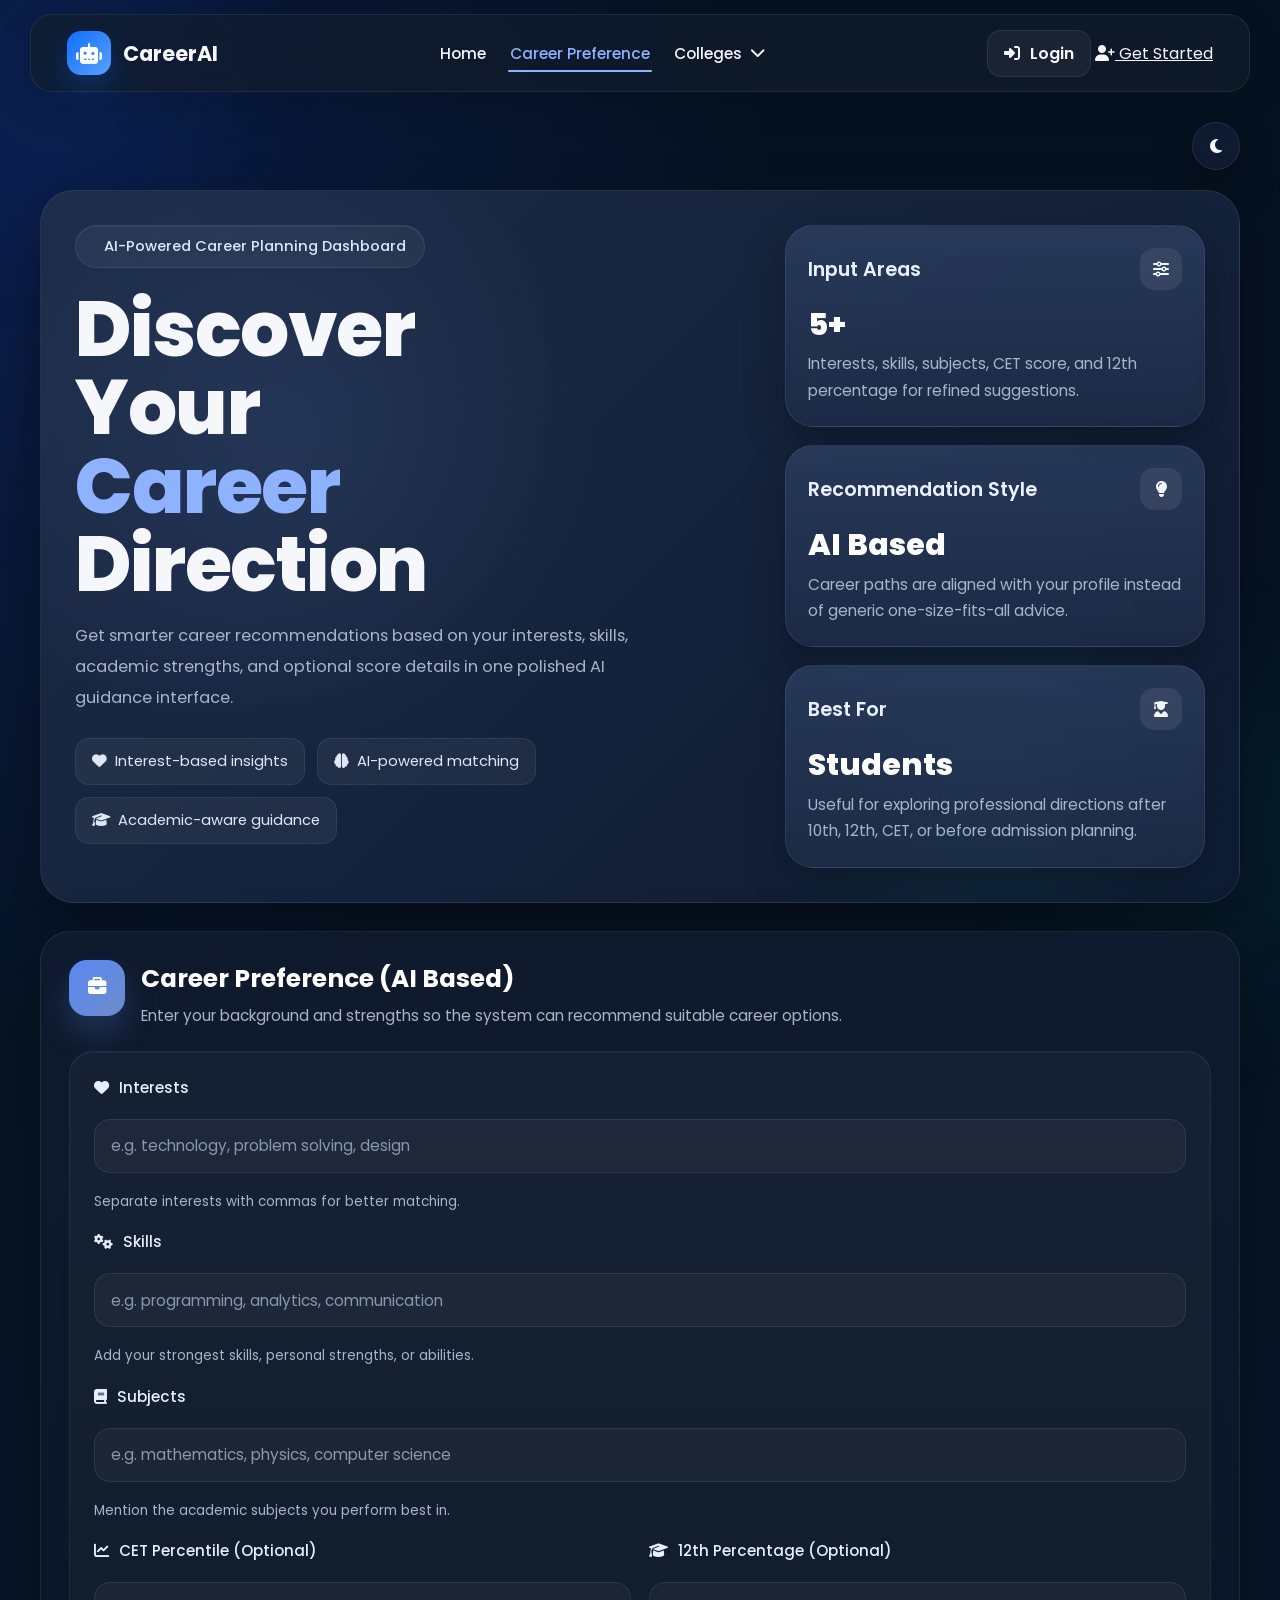
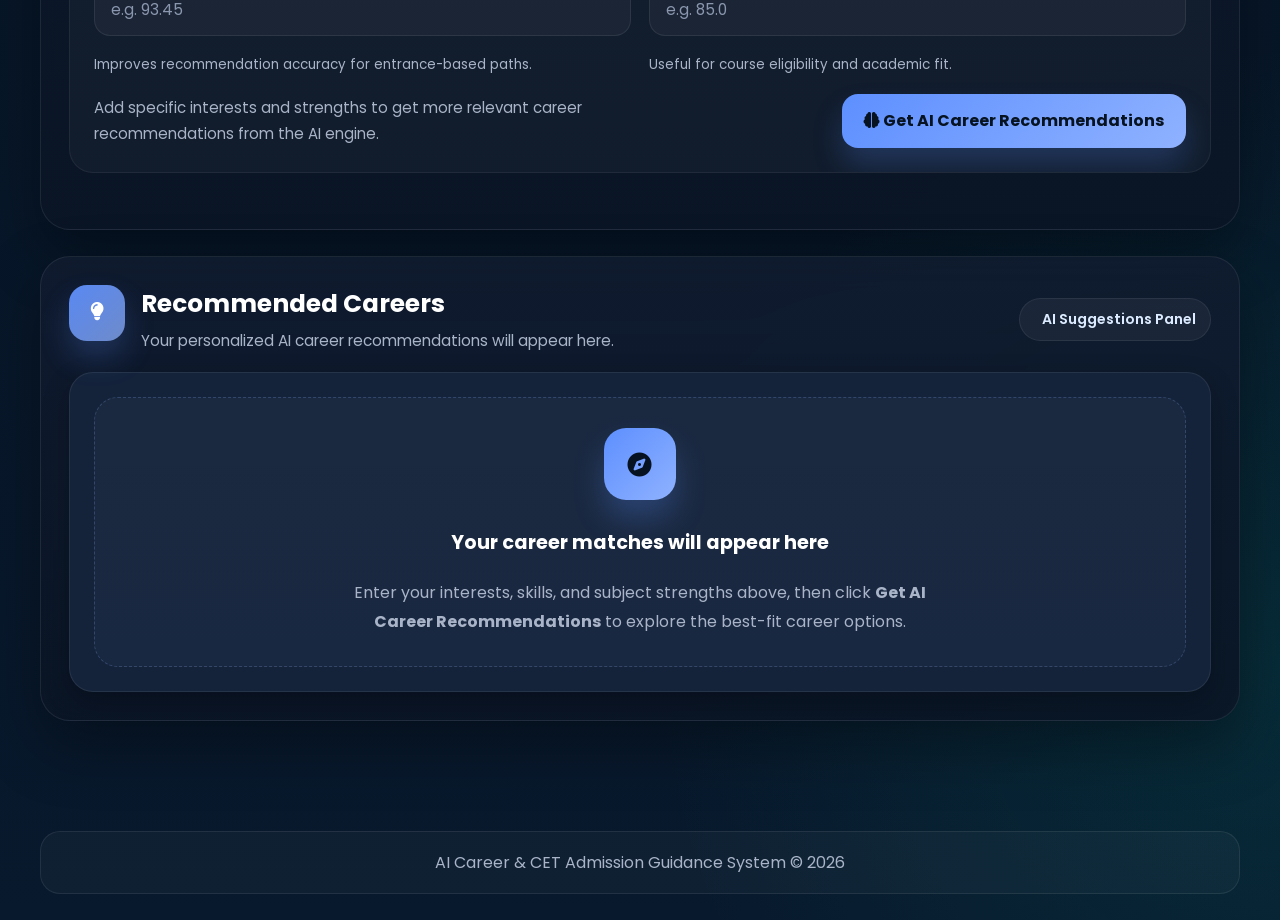
==== frontend/career_preference.html @ 9cf307df "Updated project" ====
<!DOCTYPE html>
<html lang="en" data-theme="dark">

<head>
    <meta charset="UTF-8" />
    <meta name="viewport" content="width=device-width, initial-scale=1.0" />
    <title>AI Career Preference | CareerAI</title>

    <link rel="stylesheet" href="dashboard-style.css" />
    <link rel="stylesheet" href="https://cdnjs.cloudflare.com/ajax/libs/font-awesome/6.4.0/css/all.min.css" />
    <link href="https://fonts.googleapis.com/css2?family=Poppins:wght@300;400;500;600;700;800&display=swap"
          rel="stylesheet" />

    <style>
        :root {
            --dark-bg: #06111f;
            --dark-bg-2: #08192d;
            --panel: rgba(20, 33, 57, 0.72);
            --panel-strong: rgba(28, 43, 73, 0.88);
            --panel-soft: rgba(255, 255, 255, 0.04);
            --border: rgba(255, 255, 255, 0.08);
            --text: #f5f7fb;
            --muted: #a9b4c8;
            --primary: #8fb2ff;
            --primary-2: #5d8fff;
            --success: #19d3a6;
            --warning: #f7b955;
            --shadow-lg: 0 24px 60px rgba(0, 0, 0, 0.35);
            --shadow-md: 0 16px 40px rgba(0, 0, 0, 0.28);
            --radius-xl: 30px;
            --radius-lg: 22px;
            --radius-md: 16px;
            --transition: all 0.35s cubic-bezier(0.22, 1, 0.36, 1);
        }

        body {
            font-family: 'Poppins', sans-serif;
            background:
                radial-gradient(circle at 0% 10%, rgba(35, 75, 255, 0.18), transparent 30%),
                radial-gradient(circle at 100% 90%, rgba(0, 184, 148, 0.12), transparent 24%),
                linear-gradient(180deg, var(--dark-bg) 0%, var(--dark-bg-2) 100%);
            color: var(--text);
            min-height: 100vh;
            overflow-x: hidden;
        }

        .container {
            width: min(1200px, calc(100% - 32px));
            margin: 0 auto;
        }

        .career-ai-page {
            padding: 22px 0 50px;
        }

        .top-actions {
            display: flex;
            justify-content: flex-end;
            margin: 12px 0 20px;
        }

        .theme-toggle {
            width: 48px;
            height: 48px;
            border-radius: 50%;
            border: 1px solid var(--border);
            background: var(--panel);
            color: var(--text);
            display: grid;
            place-items: center;
            backdrop-filter: blur(12px);
            box-shadow: var(--shadow-md);
        }

        .hero-career {
            position: relative;
            overflow: hidden;
            display: grid;
            grid-template-columns: 1.5fr 0.92fr;
            gap: 26px;
            padding: 34px;
            background: linear-gradient(135deg, rgba(31, 46, 74, 0.92), rgba(15, 27, 51, 0.92));
            border: 1px solid var(--border);
            border-radius: 34px;
            backdrop-filter: blur(18px);
            box-shadow: var(--shadow-lg);
            margin-bottom: 28px;
        }

        .hero-career::before {
            content: "";
            position: absolute;
            inset: 0;
            background:
                radial-gradient(circle at 20% 35%, rgba(143, 178, 255, 0.10), transparent 30%),
                radial-gradient(circle at 80% 85%, rgba(25, 211, 166, 0.08), transparent 22%);
            pointer-events: none;
        }

        .hero-left,
        .hero-right {
            position: relative;
            z-index: 1;
        }

        .hero-badge {
            display: inline-flex;
            align-items: center;
            gap: 10px;
            padding: 10px 18px;
            border-radius: 999px;
            border: 1px solid rgba(255, 255, 255, 0.08);
            background: rgba(255, 255, 255, 0.05);
            color: #dce6ff;
            font-size: 0.92rem;
            font-weight: 500;
            margin-bottom: 22px;
            box-shadow: inset 0 1px 0 rgba(255,255,255,0.05);
        }

        .hero-career h1 {
            font-size: clamp(2.5rem, 6vw, 5rem);
            line-height: 1.02;
            font-weight: 800;
            letter-spacing: -1.5px;
            margin-bottom: 18px;
            max-width: 8.2ch;
        }

        .hero-career h1 .accent {
            color: var(--primary);
        }

        .hero-career p {
            max-width: 60ch;
            color: var(--muted);
            font-size: 1.02rem;
            line-height: 1.9;
            margin-bottom: 24px;
        }

        .hero-tags {
            display: flex;
            flex-wrap: wrap;
            gap: 12px;
        }

        .hero-tag {
            display: inline-flex;
            align-items: center;
            gap: 8px;
            padding: 12px 16px;
            border-radius: 14px;
            background: rgba(255, 255, 255, 0.05);
            color: #dfe7f6;
            border: 1px solid rgba(255, 255, 255, 0.07);
            font-size: 0.92rem;
        }

        .hero-right {
            display: grid;
            gap: 18px;
        }

        .info-card {
            padding: 22px;
            border-radius: 28px;
            background: linear-gradient(180deg, rgba(47, 65, 100, 0.72), rgba(31, 45, 73, 0.72));
            border: 1px solid rgba(255, 255, 255, 0.08);
            backdrop-filter: blur(14px);
            box-shadow: var(--shadow-md);
            transition: var(--transition);
        }

        .info-card:hover {
            transform: translateY(-6px);
        }

        .info-head {
            display: flex;
            justify-content: space-between;
            align-items: center;
            margin-bottom: 18px;
        }

        .info-head h3 {
            font-size: 1.2rem;
            font-weight: 600;
            color: #eaf0ff;
            margin: 0;
        }

        .info-head i {
            width: 42px;
            height: 42px;
            display: grid;
            place-items: center;
            border-radius: 14px;
            background: rgba(255, 255, 255, 0.08);
            color: #f2f6ff;
        }

        .info-value {
            font-size: 1.9rem;
            font-weight: 800;
            line-height: 1.1;
            color: white;
            margin-bottom: 10px;
        }

        .info-text {
            color: var(--muted);
            font-size: 0.97rem;
            line-height: 1.7;
        }

        .glass-section {
            background: linear-gradient(180deg, rgba(17, 28, 48, 0.82), rgba(11, 21, 37, 0.88));
            border: 1px solid var(--border);
            border-radius: 30px;
            padding: 28px;
            box-shadow: var(--shadow-lg);
            backdrop-filter: blur(18px);
            margin-bottom: 26px;
        }

        .section-header {
            display: flex;
            align-items: flex-start;
            gap: 16px;
            margin-bottom: 22px;
        }

        .section-header > i {
            width: 56px;
            height: 56px;
            border-radius: 18px;
            display: grid;
            place-items: center;
            background: linear-gradient(135deg, rgba(93, 143, 255, 0.95), rgba(143, 178, 255, 0.75));
            color: white;
            box-shadow: 0 16px 30px rgba(93, 143, 255, 0.22);
            flex-shrink: 0;
        }

        .section-header h2 {
            color: white;
            font-size: 1.55rem;
            margin: 0 0 6px;
            font-weight: 700;
        }

        .section-header p {
            color: var(--muted);
            margin: 0;
            line-height: 1.7;
            font-size: 0.96rem;
        }

        .form-card {
            background: rgba(255, 255, 255, 0.03);
            border: 1px solid rgba(255, 255, 255, 0.06);
            border-radius: 24px;
            padding: 24px;
            box-shadow: inset 0 1px 0 rgba(255,255,255,0.03);
        }

        .form-grid {
            display: grid;
            grid-template-columns: repeat(2, minmax(0, 1fr));
            gap: 18px;
            margin-bottom: 18px;
        }

        .form-group {
            display: flex;
            flex-direction: column;
        }

        .form-group.full-width {
            grid-column: 1 / -1;
        }

        .form-group label {
            display: flex;
            align-items: center;
            gap: 10px;
            color: #e6edff;
            font-weight: 500;
            margin-bottom: 10px;
            font-size: 0.95rem;
        }

        .form-group input {
            width: 100%;
            min-height: 54px;
            border-radius: 16px;
            padding: 14px 16px;
            border: 1px solid rgba(255, 255, 255, 0.08);
            background: rgba(255, 255, 255, 0.045);
            color: white;
            outline: none;
            font-size: 0.96rem;
            transition: var(--transition);
        }

        .form-group input:focus {
            border-color: rgba(143, 178, 255, 0.6);
            box-shadow: 0 0 0 4px rgba(143, 178, 255, 0.12);
        }

        .form-group input::placeholder {
            color: #8b97af;
        }

        .help-text {
            margin-top: 8px;
            color: var(--muted);
            font-size: 0.84rem;
            line-height: 1.6;
        }

        .search-bottom {
            display: flex;
            justify-content: space-between;
            align-items: center;
            gap: 16px;
            flex-wrap: wrap;
            margin-top: 6px;
        }

        .search-note {
            color: var(--muted);
            font-size: 0.94rem;
            line-height: 1.7;
            max-width: 56ch;
        }

        .btn-primary {
            border: none;
            min-height: 54px;
            padding: 14px 22px;
            border-radius: 16px;
            background: linear-gradient(135deg, #5d8fff, #8fb2ff);
            color: #071321;
            font-weight: 700;
            box-shadow: 0 18px 30px rgba(93, 143, 255, 0.22);
            transition: var(--transition);
        }

        .btn-primary:hover {
            transform: translateY(-3px);
            box-shadow: 0 22px 36px rgba(93, 143, 255, 0.28);
        }

        .results-header-row {
            display: flex;
            justify-content: space-between;
            align-items: center;
            gap: 16px;
            flex-wrap: wrap;
            margin-bottom: 18px;
        }

        .results-chip {
            display: inline-flex;
            align-items: center;
            gap: 8px;
            padding: 10px 14px;
            border-radius: 999px;
            color: #dcebff;
            background: rgba(255, 255, 255, 0.05);
            border: 1px solid rgba(255, 255, 255, 0.07);
            font-size: 0.88rem;
            font-weight: 600;
        }

        .results-container {
            min-height: 280px;
        }

        .placeholder-message {
            min-height: 260px;
            border-radius: 24px;
            border: 1px dashed rgba(143, 178, 255, 0.22);
            background: linear-gradient(180deg, rgba(255, 255, 255, 0.03), rgba(143, 178, 255, 0.04));
            display: flex;
            flex-direction: column;
            align-items: center;
            justify-content: center;
            text-align: center;
            padding: 30px 20px;
        }

        .placeholder-message i {
            width: 72px;
            height: 72px;
            display: grid;
            place-items: center;
            border-radius: 22px;
            background: linear-gradient(135deg, #5d8fff, #8fb2ff);
            color: #071321;
            font-size: 1.5rem;
            margin-bottom: 16px;
            box-shadow: 0 18px 30px rgba(93, 143, 255, 0.25);
        }

        .placeholder-message h3 {
            color: white;
            font-size: 1.2rem;
            margin-bottom: 10px;
        }

        .placeholder-message p {
            max-width: 58ch;
            color: var(--muted);
            line-height: 1.8;
            margin: 0;
        }

        .footer {
            padding-bottom: 26px;
        }

        .footer .container {
            background: rgba(255, 255, 255, 0.03);
            border: 1px solid var(--border);
            border-radius: 20px;
            padding: 18px 20px;
            color: var(--muted);
            text-align: center;
        }

        .fade-up {
            opacity: 0;
            transform: translateY(28px);
            transition: opacity 0.8s ease, transform 0.8s ease;
        }

        .fade-up.active {
            opacity: 1;
            transform: translateY(0);
        }

        @media (max-width: 1100px) {
            .hero-career {
                grid-template-columns: 1fr;
            }
        }

        @media (max-width: 768px) {
            .career-ai-page {
                padding-top: 16px;
            }

            .container {
                width: min(1200px, calc(100% - 20px));
            }

            .hero-career,
            .glass-section {
                padding: 20px;
                border-radius: 24px;
            }

            .hero-career h1 {
                font-size: 2.6rem;
                max-width: 100%;
            }

            .form-grid {
                grid-template-columns: 1fr;
            }

            .search-bottom {
                flex-direction: column;
                align-items: stretch;
            }

            .btn-primary {
                width: 100%;
            }
        }

        @media (max-width: 480px) {
            .hero-career h1 {
                font-size: 2.15rem;
            }

            .hero-badge,
            .hero-tag,
            .results-chip {
                font-size: 0.84rem;
            }
        }
    </style>
</head>

<body>
<div id="navbar-container"></div>

<main class="container career-ai-page">
    <div class="top-actions">
        <button class="theme-toggle" aria-label="Dark mode">
            <i class="fas fa-moon"></i>
        </button>
    </div>

    <!-- Hero -->
    <section class="hero-career fade-up active">
        <div class="hero-left">
            <div class="hero-badge">
                <i class="fas fa-sparkles"></i>
                <span>AI-Powered Career Planning Dashboard</span>
            </div>

            <h1>
                Discover Your <span class="accent">Career</span>
                Direction
            </h1>

            <p>
                Get smarter career recommendations based on your interests, skills,
                academic strengths, and optional score details in one polished AI guidance interface.
            </p>

            <div class="hero-tags">
                <div class="hero-tag">
                    <i class="fas fa-heart"></i>
                    <span>Interest-based insights</span>
                </div>
                <div class="hero-tag">
                    <i class="fas fa-brain"></i>
                    <span>AI-powered matching</span>
                </div>
                <div class="hero-tag">
                    <i class="fas fa-graduation-cap"></i>
                    <span>Academic-aware guidance</span>
                </div>
            </div>
        </div>

        <div class="hero-right">
            <div class="info-card">
                <div class="info-head">
                    <h3>Input Areas</h3>
                    <i class="fas fa-sliders-h"></i>
                </div>
                <div class="info-value">5+</div>
                <div class="info-text">Interests, skills, subjects, CET score, and 12th percentage for refined suggestions.</div>
            </div>

            <div class="info-card">
                <div class="info-head">
                    <h3>Recommendation Style</h3>
                    <i class="fas fa-lightbulb"></i>
                </div>
                <div class="info-value">AI Based</div>
                <div class="info-text">Career paths are aligned with your profile instead of generic one-size-fits-all advice.</div>
            </div>

            <div class="info-card">
                <div class="info-head">
                    <h3>Best For</h3>
                    <i class="fas fa-user-graduate"></i>
                </div>
                <div class="info-value">Students</div>
                <div class="info-text">Useful for exploring professional directions after 10th, 12th, CET, or before admission planning.</div>
            </div>
        </div>
    </section>

    <!-- Form -->
    <section class="glass-section fade-up">
        <div class="section-header">
            <i class="fas fa-briefcase"></i>
            <div>
                <h2>Career Preference (AI Based)</h2>
                <p>Enter your background and strengths so the system can recommend suitable career options.</p>
            </div>
        </div>

        <div class="form-card">
            <div class="form-grid">
                <div class="form-group full-width">
                    <label for="interests">
                        <i class="fas fa-heart"></i> Interests
                    </label>
                    <input type="text" id="interests" placeholder="e.g. technology, problem solving, design">
                    <small class="help-text">Separate interests with commas for better matching.</small>
                </div>

                <div class="form-group full-width">
                    <label for="skills">
                        <i class="fas fa-cogs"></i> Skills
                    </label>
                    <input type="text" id="skills" placeholder="e.g. programming, analytics, communication">
                    <small class="help-text">Add your strongest skills, personal strengths, or abilities.</small>
                </div>

                <div class="form-group full-width">
                    <label for="subjects">
                        <i class="fas fa-book"></i> Subjects
                    </label>
                    <input type="text" id="subjects" placeholder="e.g. mathematics, physics, computer science">
                    <small class="help-text">Mention the academic subjects you perform best in.</small>
                </div>

                <div class="form-group">
                    <label for="cet">
                        <i class="fas fa-chart-line"></i> CET Percentile (Optional)
                    </label>
                    <input type="number" id="cet" step="0.01" placeholder="e.g. 93.45" min="0" max="100">
                    <small class="help-text">Improves recommendation accuracy for entrance-based paths.</small>
                </div>

                <div class="form-group">
                    <label for="twelfth">
                        <i class="fas fa-graduation-cap"></i> 12th Percentage (Optional)
                    </label>
                    <input type="number" id="twelfth" step="0.01" placeholder="e.g. 85.0" min="0" max="100">
                    <small class="help-text">Useful for course eligibility and academic fit.</small>
                </div>
            </div>

            <div class="search-bottom">
                <div class="search-note">
                    Add specific interests and strengths to get more relevant career recommendations from the AI engine.
                </div>

                <button class="btn-primary" onclick="getRecommendations()">
                    <i class="fas fa-brain"></i> Get AI Career Recommendations
                </button>
            </div>
        </div>
    </section>

    <!-- Results -->
    <section class="glass-section fade-up">
        <div class="results-header-row">
            <div class="section-header" style="margin-bottom:0;">
                <i class="fas fa-lightbulb"></i>
                <div>
                    <h2>Recommended Careers</h2>
                    <p>Your personalized AI career recommendations will appear here.</p>
                </div>
            </div>

            <div class="results-chip">
                <i class="fas fa-stars"></i>
                <span>AI Suggestions Panel</span>
            </div>
        </div>

        <div id="results" class="results-container">
            <div class="placeholder-message">
                <i class="fas fa-compass"></i>
                <h3>Your career matches will appear here</h3>
                <p>
                    Enter your interests, skills, and subject strengths above, then click
                    <strong>Get AI Career Recommendations</strong> to explore the best-fit career options.
                </p>
            </div>
        </div>
    </section>
</main>

<footer class="footer">
    <div class="container">
        <p>AI Career & CET Admission Guidance System &copy; 2026</p>
    </div>
</footer>

<script src="components/navbar.js"></script>
<script src="script.js"></script>

<script>
    document.addEventListener("DOMContentLoaded", function () {
        const revealEls = document.querySelectorAll(".fade-up");

        const observer = new IntersectionObserver((entries) => {
            entries.forEach((entry) => {
                if (entry.isIntersecting) {
                    entry.target.classList.add("active");
                }
            });
        }, { threshold: 0.12 });

        revealEls.forEach((el) => observer.observe(el));
    });
</script>
</body>

</html>
---- frontend/dashboard-style.css ----
:root {
    --bg: #f3f7fb;
    --bg-soft: #edf3f8;
    --surface: rgba(255, 255, 255, 0.82);
    --surface-strong: #ffffff;
    --surface-alt: #f8fbff;
    --text: #182335;
    --text-muted: #617089;
    --text-soft: #8a97ad;
    --border: rgba(24, 35, 53, 0.08);
    --primary: #0f6fff;
    --primary-dark: #0c57ca;
    --secondary: #16a085;
    --accent: #8e44ad;
    --danger: #ff7675;
    --warning: #ffb142;
    --success: #2ecc71;
    --info: #3498db;
    --shadow-sm: 0 10px 28px rgba(17, 24, 39, 0.08);
    --shadow-md: 0 18px 45px rgba(17, 24, 39, 0.12);
    --shadow-lg: 0 26px 70px rgba(17, 24, 39, 0.16);
    --radius-sm: 12px;
    --radius-md: 18px;
    --radius-lg: 28px;
    --gradient-main: linear-gradient(135deg, #1769ff, #5b8cff);
    --gradient-green: linear-gradient(135deg, #16a085, #1dd1a1);
    --gradient-purple: linear-gradient(135deg, #8e44ad, #b06bd1);
    --gradient-orange: linear-gradient(135deg, #ffb142, #ffcc70);
    --container: 1220px;
    --transition: all 0.35s cubic-bezier(0.22, 1, 0.36, 1);
}

[data-theme="dark"] {
    --bg: #09111f;
    --bg-soft: #0e1728;
    --surface: rgba(19, 31, 51, 0.82);
    --surface-strong: #14233a;
    --surface-alt: #182a45;
    --text: #edf4ff;
    --text-muted: #a5b6d1;
    --text-soft: #7f93b3;
    --border: rgba(255, 255, 255, 0.08);
    --primary: #5d98ff;
    --primary-dark: #3d7fff;
    --secondary: #21c7a8;
    --accent: #b785ff;
    --danger: #ff8c8c;
    --warning: #ffc266;
    --success: #4cd97b;
    --info: #57b6ff;
    --shadow-sm: 0 10px 28px rgba(0, 0, 0, 0.24);
    --shadow-md: 0 18px 45px rgba(0, 0, 0, 0.34);
    --shadow-lg: 0 26px 70px rgba(0, 0, 0, 0.42);
    --gradient-main: linear-gradient(135deg, #5d98ff, #8ab4ff);
    --gradient-green: linear-gradient(135deg, #21c7a8, #4fe0bc);
    --gradient-purple: linear-gradient(135deg, #9b6dff, #c09cff);
    --gradient-orange: linear-gradient(135deg, #ffb84d, #ffd27d);
}

* {
    margin: 0;
    padding: 0;
    box-sizing: border-box;
}

html {
    scroll-behavior: smooth;
}

body {
    font-family: 'Poppins', sans-serif;
    color: var(--text);
    background:
        radial-gradient(circle at top left, rgba(15, 111, 255, 0.12), transparent 30%),
        radial-gradient(circle at top right, rgba(22, 160, 133, 0.10), transparent 26%),
        linear-gradient(180deg, var(--bg) 0%, var(--bg-soft) 100%);
    min-height: 100vh;
    overflow-x: hidden;
}

body::before,
body::after {
    content: "";
    position: fixed;
    width: 320px;
    height: 320px;
    border-radius: 50%;
    filter: blur(70px);
    opacity: 0.35;
    z-index: -1;
    pointer-events: none;
}

body::before {
    top: -90px;
    left: -100px;
    background: rgba(15, 111, 255, 0.22);
}

body::after {
    right: -100px;
    bottom: -90px;
    background: rgba(22, 160, 133, 0.18);
}

img,
svg,
video,
canvas {
    max-width: 100%;
    display: block;
}

a {
    color: inherit;
}

button,
input,
select {
    font: inherit;
}

.container {
    width: min(var(--container), calc(100% - 32px));
    margin: 0 auto;
}

main.container {
    padding: 18px 0 60px;
}

#navbar-container {
    position: sticky;
    top: 0;
    z-index: 1000;
    padding-top: 14px;
}

/* Navbar support */
.premium-navbar {
    width: min(1220px, calc(100% - 32px));
    margin: 0 auto;
    background: rgba(255, 255, 255, 0.12);
    border: 1px solid rgba(255, 255, 255, 0.14);
    backdrop-filter: blur(16px);
    -webkit-backdrop-filter: blur(16px);
    border-radius: 22px;
    box-shadow: 0 14px 40px rgba(0, 0, 0, 0.10);
}

[data-theme="dark"] .premium-navbar {
    background: rgba(17, 28, 45, 0.72);
    border-color: rgba(255, 255, 255, 0.08);
}

.nav-flex {
    min-height: 76px;
    display: flex;
    align-items: center;
    justify-content: space-between;
    gap: 18px;
    padding: 0 20px;
}

.logo-text {
    display: inline-flex;
    align-items: center;
    gap: 12px;
    text-decoration: none;
    color: var(--text);
    font-size: 1.3rem;
    font-weight: 700;
    flex-shrink: 0;
}

.logo-badge {
    width: 44px;
    height: 44px;
    border-radius: 14px;
    display: grid;
    place-items: center;
    color: #fff;
    background: linear-gradient(135deg, #0f6fff, #5aa0ff);
    box-shadow: 0 12px 26px rgba(15, 111, 255, 0.24);
}

.nav-links {
    display: flex;
    align-items: center;
    justify-content: center;
    gap: 20px;
    flex: 1;
}

.nav-item,
.nav-links a,
.dropbtn {
    position: relative;
    text-decoration: none;
    color: var(--text);
    font-size: 0.96rem;
    font-weight: 500;
    background: transparent;
    border: none;
    cursor: pointer;
    padding: 10px 2px;
    transition: all 0.3s ease;
}

.nav-item::after,
.nav-links a::after,
.dropbtn::after {
    content: "";
    position: absolute;
    left: 0;
    bottom: 3px;
    width: 0;
    height: 2px;
    border-radius: 999px;
    background: var(--primary);
    transition: all 0.3s ease;
}

.nav-item:hover,
.nav-links a:hover,
.dropbtn:hover,
.nav-item.active,
.nav-links a.active,
.dropbtn.active {
    color: var(--primary);
}

.nav-item:hover::after,
.nav-links a:hover::after,
.dropbtn:hover::after,
.nav-item.active::after,
.nav-links a.active::after,
.dropbtn.active::after {
    width: 100%;
}

.nav-auth {
    flex-shrink: 0;
}

.btn-login {
    display: inline-flex;
    align-items: center;
    gap: 10px;
    text-decoration: none;
    color: var(--text);
    border: 1px solid var(--border);
    background: rgba(255, 255, 255, 0.10);
    padding: 10px 16px;
    border-radius: 14px;
    font-weight: 600;
    transition: all 0.3s ease;
}

[data-theme="dark"] .btn-login {
    background: rgba(255, 255, 255, 0.05);
}

.btn-login:hover {
    transform: translateY(-2px);
    color: var(--primary);
    box-shadow: 0 10px 24px rgba(0, 0, 0, 0.08);
}

.dropdown {
    position: relative;
}

.dropbtn {
    display: inline-flex;
    align-items: center;
    gap: 8px;
}

.dropdown-content {
    position: absolute;
    top: calc(100% + 12px);
    left: 0;
    min-width: 260px;
    display: grid;
    gap: 6px;
    padding: 10px;
    background: var(--surface-strong);
    border: 1px solid var(--border);
    border-radius: 18px;
    box-shadow: 0 18px 36px rgba(0, 0, 0, 0.12);
    opacity: 0;
    visibility: hidden;
    transform: translateY(10px);
    transition: all 0.3s ease;
    z-index: 20;
}

.dropdown.open .dropdown-content {
    opacity: 1;
    visibility: visible;
    transform: translateY(0);
}

.dropdown-content a {
    text-decoration: none;
    color: var(--text);
    padding: 12px 14px;
    border-radius: 12px;
    transition: all 0.3s ease;
}

.dropdown-content a:hover,
.dropdown-content a.active {
    background: rgba(15, 111, 255, 0.08);
    color: var(--primary);
}

.mobile-menu-btn {
    display: none;
    width: 46px;
    height: 46px;
    border: 1px solid var(--border);
    border-radius: 14px;
    background: rgba(255, 255, 255, 0.10);
    color: var(--text);
    cursor: pointer;
    transition: all 0.3s ease;
}

[data-theme="dark"] .mobile-menu-btn {
    background: rgba(255, 255, 255, 0.05);
}

.mobile-menu-btn:hover {
    transform: translateY(-2px);
}

/* Main search section */
.section {
    margin-top: 24px;
    padding: 28px;
    border-radius: 30px;
    background: var(--surface);
    border: 1px solid var(--border);
    box-shadow: var(--shadow-sm);
    backdrop-filter: blur(18px);
    transition: var(--transition);
}

.section:hover {
    box-shadow: var(--shadow-md);
}

.cet-section {
    position: relative;
    overflow: hidden;
}

.cet-section::before {
    content: "";
    position: absolute;
    top: -120px;
    right: -80px;
    width: 260px;
    height: 260px;
    background: rgba(15, 111, 255, 0.08);
    border-radius: 50%;
    filter: blur(30px);
    pointer-events: none;
}

.section-header {
    display: flex;
    align-items: center;
    gap: 16px;
    margin-bottom: 22px;
    flex-wrap: wrap;
}

.section-header i {
    width: 56px;
    height: 56px;
    border-radius: 18px;
    display: grid;
    place-items: center;
    color: #fff;
    background: var(--gradient-main);
    box-shadow: 0 14px 32px rgba(15, 111, 255, 0.22);
    font-size: 1.15rem;
    flex-shrink: 0;
}

.section-header h2 {
    font-size: 1.6rem;
    font-weight: 700;
    color: var(--text);
}

.results-header {
    margin-top: 6px;
}

/* Form */
.form-card {
    position: relative;
    overflow: hidden;
    padding: 24px;
    margin-bottom: 28px;
    background: var(--surface-strong);
    border: 1px solid var(--border);
    border-radius: 24px;
    box-shadow: var(--shadow-sm);
}

.form-row {
    display: grid;
    grid-template-columns: repeat(2, minmax(0, 1fr));
    gap: 18px;
    margin-bottom: 18px;
}

.form-group {
    display: flex;
    flex-direction: column;
    gap: 10px;
}

.form-group label {
    display: inline-flex;
    align-items: center;
    gap: 8px;
    font-size: 0.95rem;
    font-weight: 700;
    color: var(--text);
}

.form-group input,
.form-group select {
    width: 100%;
    min-height: 54px;
    padding: 0 16px;
    border-radius: 16px;
    border: 1px solid var(--border);
    background: rgba(255, 255, 255, 0.7);
    color: var(--text);
    outline: none;
    transition: var(--transition);
}

[data-theme="dark"] .form-group input,
[data-theme="dark"] .form-group select {
    background: rgba(255, 255, 255, 0.04);
}

.form-group input::placeholder {
    color: var(--text-muted);
}

.form-group input:focus,
.form-group select:focus {
    border-color: rgba(15, 111, 255, 0.35);
    box-shadow: 0 0 0 4px rgba(15, 111, 255, 0.10);
    transform: translateY(-2px);
}

.btn-secondary {
    width: 100%;
    min-height: 54px;
    margin-top: 4px;
    border: none;
    border-radius: 16px;
    font-size: 1rem;
    font-weight: 700;
    color: #fff;
    background: var(--gradient-main);
    box-shadow: 0 16px 34px rgba(15, 111, 255, 0.28);
    cursor: pointer;
    transition: var(--transition);
    display: inline-flex;
    align-items: center;
    justify-content: center;
    gap: 10px;
}

.btn-secondary:hover {
    transform: translateY(-4px);
    box-shadow: 0 22px 40px rgba(15, 111, 255, 0.38);
}

/* Results area */
.results-container {
    min-height: 180px;
    padding: 24px;
    border-radius: 24px;
    background: var(--surface-strong);
    border: 1px solid var(--border);
    box-shadow: var(--shadow-sm);
}

#collegeResults {
    display: grid;
    grid-template-columns: repeat(auto-fit, minmax(300px, 1fr));
    gap: 18px;
    align-items: stretch;
}

/* Placeholder result */
.placeholder-message {
    grid-column: 1 / -1;
    min-height: 220px;
    display: grid;
    place-items: center;
    text-align: center;
    gap: 12px;
    padding: 30px 12px;
    color: var(--text-muted);
}

.placeholder-message i {
    width: 60px;
    height: 60px;
    border-radius: 18px;
    display: grid;
    place-items: center;
    color: white;
    background: var(--gradient-main);
    box-shadow: 0 16px 30px rgba(79, 140, 255, 0.2);
    animation: floatY 4.5s ease-in-out infinite;
}

.placeholder-message p {
    max-width: 540px;
    line-height: 1.7;
}

/* College result cards */
.college-card,
.result-card,
.college-result-card,
#collegeResults > .college-card,
#collegeResults > .result-card,
#collegeResults > .college-item,
#collegeResults > div:not(.placeholder-message) {
    position: relative;
    overflow: hidden;
    background: linear-gradient(180deg, var(--surface-strong), var(--surface-alt));
    border: 1px solid var(--border);
    border-radius: 22px;
    padding: 20px;
    box-shadow: var(--shadow-sm);
    transition: var(--transition);
}

[data-theme="dark"] .college-card,
[data-theme="dark"] .result-card,
[data-theme="dark"] .college-result-card,
[data-theme="dark"] #collegeResults > .college-card,
[data-theme="dark"] #collegeResults > .result-card,
[data-theme="dark"] #collegeResults > .college-item,
[data-theme="dark"] #collegeResults > div:not(.placeholder-message) {
    background: linear-gradient(180deg, #162640, #13233a);
}

.college-card:hover,
.result-card:hover,
.college-result-card:hover,
#collegeResults > .college-card:hover,
#collegeResults > .result-card:hover,
#collegeResults > .college-item:hover,
#collegeResults > div:not(.placeholder-message):hover {
    transform: translateY(-8px);
    box-shadow: var(--shadow-md);
    border-color: rgba(15, 111, 255, 0.18);
}

.college-card::before,
.result-card::before,
.college-result-card::before,
#collegeResults > .college-card::before,
#collegeResults > .result-card::before,
#collegeResults > .college-item::before,
#collegeResults > div:not(.placeholder-message)::before {
    content: "";
    position: absolute;
    inset: 0 0 auto 0;
    height: 5px;
    background: var(--gradient-main);
}

/* Titles */
.college-card h3,
.result-card h3,
.college-result-card h3,
#collegeResults > div:not(.placeholder-message) h3,
#collegeResults > div:not(.placeholder-message) h4 {
    font-size: 1.1rem;
    font-weight: 800;
    color: var(--text);
    line-height: 1.5;
    margin-bottom: 12px;
}

/* Badge support */
.tier-badge,
.badge-tier,
.college-tier,
.rank-badge,
#collegeResults .badge,
#collegeResults .tier {
    display: inline-flex;
    align-items: center;
    justify-content: center;
    margin-left: 8px;
    padding: 6px 10px;
    min-height: 28px;
    border-radius: 999px;
    font-size: 0.78rem;
    font-weight: 700;
    color: #fff;
    background: var(--gradient-main);
    box-shadow: 0 10px 20px rgba(15, 111, 255, 0.20);
    vertical-align: middle;
}

#collegeResults .badge.success,
.eligibility-badge {
    background: var(--gradient-green);
}

#collegeResults .badge.warning {
    background: var(--gradient-orange);
}

#collegeResults .badge.purple {
    background: var(--gradient-purple);
}

/* Meta info */
.college-meta,
.result-meta,
#collegeResults .meta {
    display: grid;
    gap: 10px;
    margin-top: 12px;
}

.college-meta-item,
.result-meta-item,
#collegeResults .meta-item,
#collegeResults p,
#collegeResults li {
    color: var(--text-muted);
    font-size: 0.95rem;
    line-height: 1.65;
    list-style: none;
}

#collegeResults strong,
#collegeResults b {
    color: var(--text);
    font-weight: 800;
}

#collegeResults p i,
#collegeResults li i {
    color: var(--primary);
    width: 18px;
    margin-right: 8px;
}

.eligible-text,
.status-eligible,
#collegeResults .eligible,
#collegeResults .success-text {
    color: var(--success);
    font-weight: 700;
}

.not-eligible,
.status-danger,
#collegeResults .danger-text {
    color: var(--danger);
    font-weight: 700;
}

.card-tags,
.result-tags {
    display: flex;
    flex-wrap: wrap;
    gap: 8px;
    margin-top: 14px;
}

.card-tags span,
.result-tags span {
    padding: 7px 10px;
    border-radius: 999px;
    background: rgba(15, 111, 255, 0.08);
    color: var(--primary);
    font-size: 0.82rem;
    font-weight: 700;
}

/* Footer */
.footer {
    padding: 24px 0 36px;
    color: var(--text-muted);
}

.footer .container {
    padding: 18px 0;
    text-align: center;
    border-top: 1px solid var(--border);
}

/* Animation helpers */
.fade-in,
.slide-up,
.fade-in-page {
    opacity: 0;
    transform: translateY(24px);
    transition: opacity 0.8s ease, transform 0.8s ease;
}

.fade-in.active,
.slide-up.active,
.fade-in-page.active {
    opacity: 1;
    transform: translateY(0);
}

@keyframes floatY {
    0%, 100% { transform: translateY(0); }
    50% { transform: translateY(-8px); }
}

/* Responsive */
@media (max-width: 1100px) {
    #collegeResults {
        grid-template-columns: repeat(2, minmax(0, 1fr));
    }
}

@media (max-width: 768px) {
    .container,
    #navbar-container {
        width: min(var(--container), calc(100% - 20px));
    }

    .section,
    .form-card,
    .results-container {
        padding: 20px;
        border-radius: 22px;
    }

    .section-header h2 {
        font-size: 1.25rem;
    }

    .form-row,
    #collegeResults {
        grid-template-columns: 1fr;
    }

    .nav-flex {
        flex-wrap: wrap;
        padding: 14px 16px;
    }

    .mobile-menu-btn {
        display: inline-grid;
        place-items: center;
    }

    .nav-links {
        width: 100%;
        order: 3;
        display: none;
        flex-direction: column;
        align-items: stretch;
        gap: 10px;
        padding-top: 12px;
        border-top: 1px solid var(--border);
    }

    .nav-links.active {
        display: flex;
    }
}

@media (max-width: 480px) {
    .btn-secondary,
    .form-group input,
    .form-group select {
        min-height: 50px;
    }

    .results-container {
        padding: 16px;
    }

    .college-card,
    .result-card,
    .college-result-card,
    #collegeResults > .college-card,
    #collegeResults > .result-card,
    #collegeResults > .college-item,
    #collegeResults > div:not(.placeholder-message) {
        padding: 16px;
        border-radius: 18px;
    }
}

/* =========================
   PREMIUM DARK NAVBAR
========================= */

.main-navbar-wrap {
    width: 100%;
    padding: 24px 0 10px;
    position: relative;
    z-index: 1000;
}

.main-navbar {
    width: min(1280px, calc(100% - 32px));
    margin: 0 auto;
    min-height: 84px;
    padding: 14px 18px;
    display: flex;
    align-items: center;
    justify-content: space-between;
    gap: 18px;
    border-radius: 30px;
    background: linear-gradient(180deg, rgba(7, 16, 31, 0.88), rgba(6, 14, 27, 0.84));
    border: 1px solid rgba(255, 255, 255, 0.07);
    box-shadow:
        0 10px 30px rgba(0, 0, 0, 0.28),
        inset 0 1px 0 rgba(255, 255, 255, 0.03);
    backdrop-filter: blur(18px);
    -webkit-backdrop-filter: blur(18px);
}

.brand-logo {
    display: inline-flex;
    align-items: center;
    gap: 14px;
    text-decoration: none;
    flex-shrink: 0;
}

.brand-icon {
    width: 36px;
    height: 36px;
    display: grid;
    place-items: center;
    color: #ffffff;
    font-size: 1.1rem;
}

.brand-text {
    font-size: 2rem;
    font-weight: 700;
    line-height: 1;
    letter-spacing: -0.5px;
    color: #ffffff;
}

.nav-center {
    display: flex;
    align-items: center;
    gap: 10px;
    flex: 1;
    justify-content: center;
    flex-wrap: nowrap;
}

.nav-link,
.nav-dropdown-btn,
.profile-pill {
    text-decoration: none;
    color: #f5f7fb;
    font-weight: 600;
    font-size: 0.98rem;
    min-height: 50px;
    padding: 12px 18px;
    border-radius: 18px;
    border: 1px solid transparent;
    background: transparent;
    display: inline-flex;
    align-items: center;
    justify-content: center;
    gap: 10px;
    transition: all 0.3s ease;
    white-space: nowrap;
}

.nav-link:hover,
.nav-dropdown-btn:hover,
.profile-pill:hover {
    background: rgba(255, 255, 255, 0.06);
    border-color: rgba(255, 255, 255, 0.06);
    transform: translateY(-1px);
}

.nav-link.active {
    background: linear-gradient(180deg, rgba(34, 61, 115, 0.95), rgba(26, 49, 94, 0.95));
    border: 1px solid rgba(114, 156, 255, 0.22);
    box-shadow:
        inset 0 1px 0 rgba(255, 255, 255, 0.05),
        0 10px 24px rgba(45, 92, 190, 0.18);
}

.nav-dropdown {
    position: relative;
}

.nav-dropdown-btn {
    cursor: pointer;
    background: rgba(255, 255, 255, 0.03);
    border: 1px solid rgba(255, 255, 255, 0.06);
}

.nav-dropdown-btn i {
    font-size: 0.85rem;
    transition: transform 0.3s ease;
}

.nav-dropdown.open .nav-dropdown-btn i {
    transform: rotate(180deg);
}

.nav-dropdown-menu {
    position: absolute;
    top: calc(100% + 10px);
    left: 0;
    min-width: 220px;
    padding: 10px;
    border-radius: 18px;
    background: linear-gradient(180deg, rgba(12, 21, 38, 0.98), rgba(8, 16, 30, 0.98));
    border: 1px solid rgba(255, 255, 255, 0.07);
    box-shadow: 0 18px 35px rgba(0, 0, 0, 0.32);
    display: none;
    flex-direction: column;
    gap: 6px;
}

.nav-dropdown.open .nav-dropdown-menu {
    display: flex;
}

.nav-dropdown-menu a {
    text-decoration: none;
    color: #e8edf8;
    padding: 12px 14px;
    border-radius: 12px;
    font-size: 0.95rem;
    transition: all 0.25s ease;
}

.nav-dropdown-menu a:hover {
    background: rgba(255, 255, 255, 0.06);
    color: #ffffff;
}

.nav-right {
    display: flex;
    align-items: center;
    gap: 12px;
    flex-shrink: 0;
}

.profile-pill {
    background: rgba(255, 255, 255, 0.04);
    border: 1px solid rgba(255, 255, 255, 0.07);
    padding-inline: 18px;
}

.profile-pill strong {
    font-weight: 700;
    color: #ffffff;
}

.mobile-menu-toggle {
    display: none;
    width: 48px;
    height: 48px;
    border-radius: 14px;
    border: 1px solid rgba(255, 255, 255, 0.08);
    background: rgba(255, 255, 255, 0.04);
    color: #fff;
    font-size: 1rem;
    cursor: pointer;
}

/* Responsive */
@media (max-width: 1100px) {
    .main-navbar {
        flex-wrap: wrap;
        align-items: center;
    }

    .mobile-menu-toggle {
        display: grid;
        place-items: center;
    }

    .nav-center {
        display: none;
        width: 100%;
        flex-direction: column;
        align-items: stretch;
        gap: 10px;
        padding-top: 12px;
    }

    .nav-center.show {
        display: flex;
    }

    .nav-link,
    .nav-dropdown-btn,
    .profile-pill {
        width: 100%;
        justify-content: space-between;
    }

    .nav-right {
        width: 100%;
    }

    .nav-dropdown {
        width: 100%;
    }

    .nav-dropdown-menu {
        position: static;
        margin-top: 10px;
        width: 100%;
    }

    .brand-text {
        font-size: 1.7rem;
    }
}

@media (max-width: 768px) {
    .main-navbar {
        width: min(1280px, calc(100% - 20px));
        min-height: 76px;
        padding: 12px 14px;
        border-radius: 24px;
    }

    .brand-text {
        font-size: 1.5rem;
    }

    .brand-icon {
        width: 32px;
        height: 32px;
    }
}
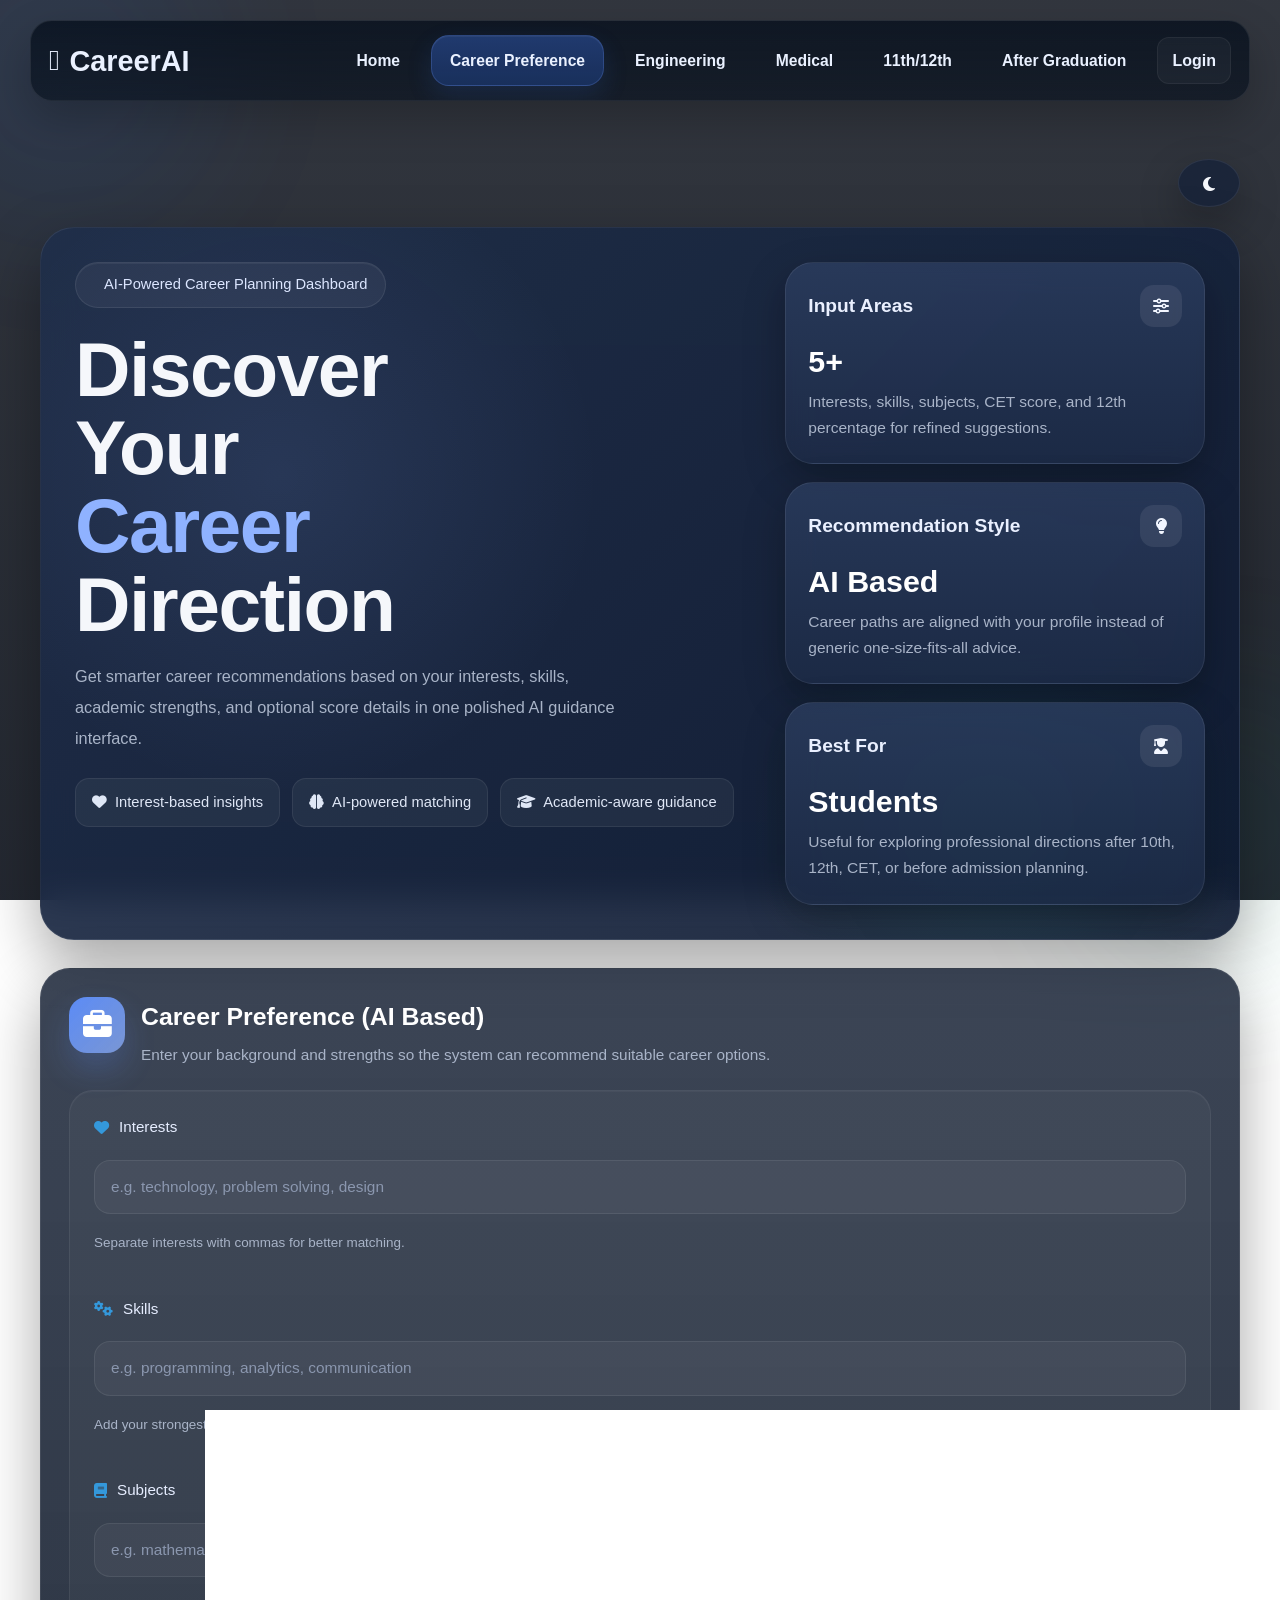
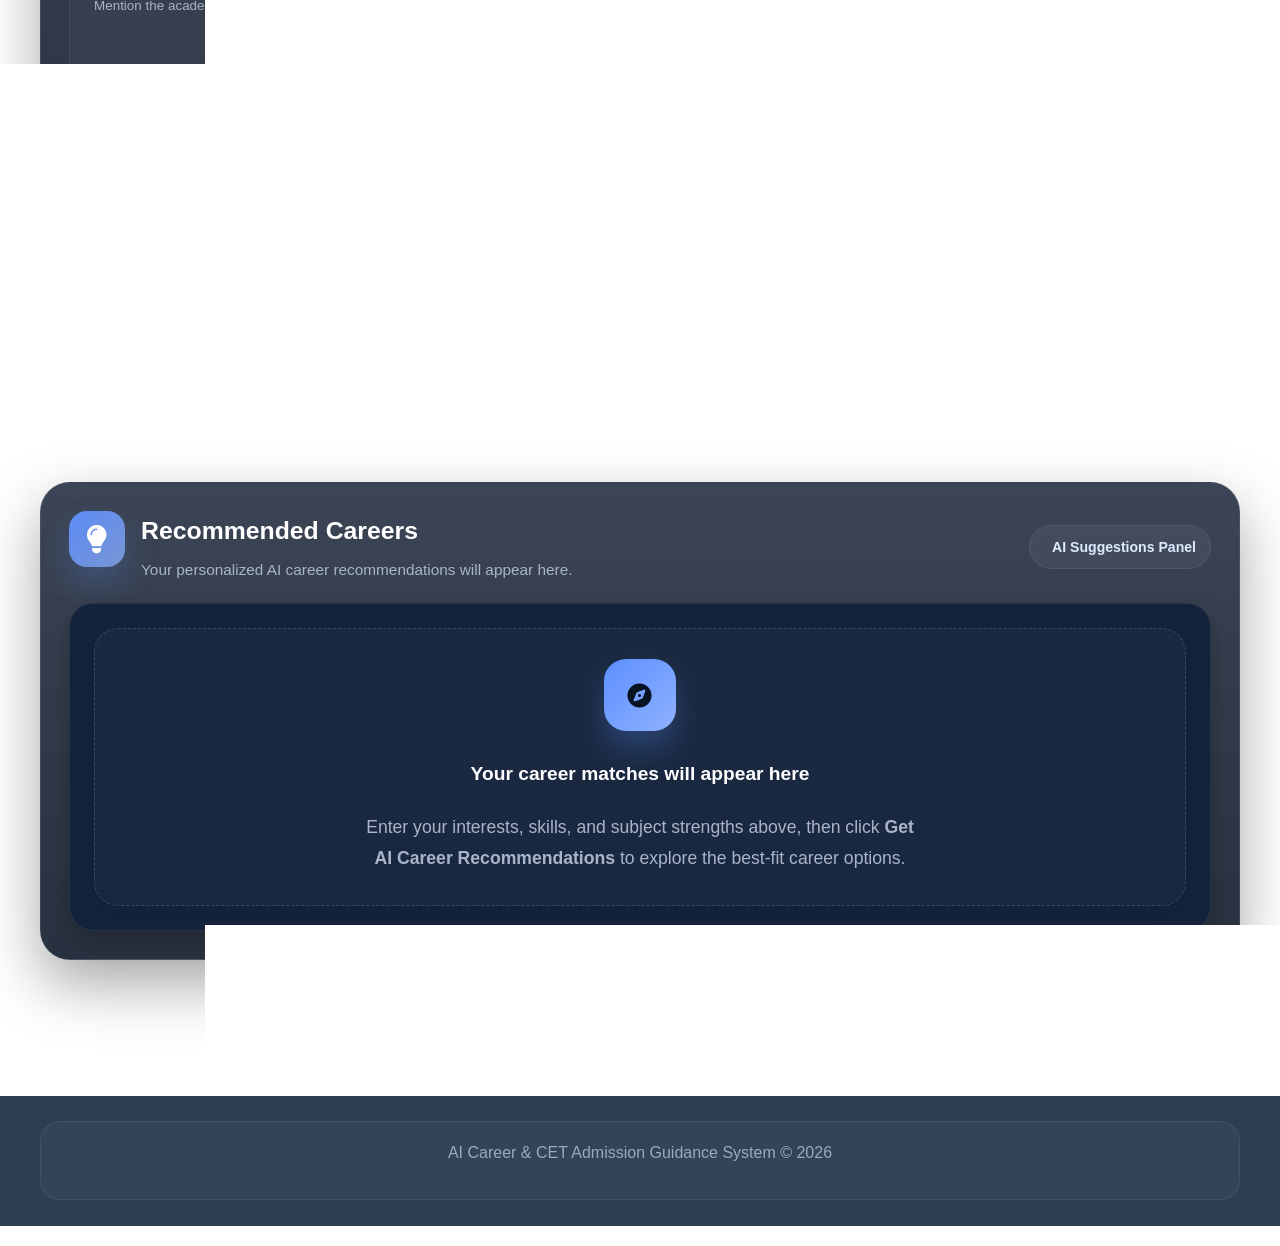
==== commit 2ef2c1d9: "Merge remote-tracking branch 'origin/main'" ====
--- a/frontend/career_preference.html
+++ b/frontend/career_preference.html
@@ -10,6 +10,7 @@
     <link rel="stylesheet" href="https://cdnjs.cloudflare.com/ajax/libs/font-awesome/6.4.0/css/all.min.css" />
     <link href="https://fonts.googleapis.com/css2?family=Poppins:wght@300;400;500;600;700;800&display=swap"
           rel="stylesheet" />
+    <link rel="stylesheet" href="styles.css">
 
     <style>
         :root {
@@ -33,16 +34,25 @@
             --transition: all 0.35s cubic-bezier(0.22, 1, 0.36, 1);
         }
 
-        body {
-            font-family: 'Poppins', sans-serif;
-            background:
-                radial-gradient(circle at 0% 10%, rgba(35, 75, 255, 0.18), transparent 30%),
-                radial-gradient(circle at 100% 90%, rgba(0, 184, 148, 0.12), transparent 24%),
-                linear-gradient(180deg, var(--dark-bg) 0%, var(--dark-bg-2) 100%);
-            color: var(--text);
-            min-height: 100vh;
-            overflow-x: hidden;
-        }
+       body {
+    font-family: 'Plus Jakarta Sans', sans-serif;
+    min-height: 100vh;
+    color: var(--text);
+
+    background:
+        linear-gradient(
+            rgba(5, 10, 20, 0.82),
+            rgba(5, 10, 20, 0.88)
+        ),
+        url("assets/images/img.png");
+
+    background-size: cover;
+    background-position: center;
+    background-repeat: no-repeat;
+    background-attachment: fixed;
+
+    overflow-x: hidden;
+}
 
         .container {
             width: min(1200px, calc(100% - 32px));
--- a/frontend/dashboard-style.css
+++ b/frontend/dashboard-style.css
@@ -131,10 +131,102 @@
 }
 
 #navbar-container {
-    position: sticky;
-    top: 0;
-    z-index: 1000;
-    padding-top: 14px;
+    width: min(var(--container), calc(100% - 36px));
+    margin: 20px auto 18px;
+    padding: 14px 18px;
+    border-radius: 22px;
+    background: linear-gradient(180deg, rgba(8, 17, 30, 0.82), rgba(8, 17, 30, 0.66));
+    border: 1px solid rgba(255, 255, 255, 0.08);
+    backdrop-filter: blur(14px);
+    -webkit-backdrop-filter: blur(14px);
+    box-shadow: 0 18px 44px rgba(0, 0, 0, 0.22);
+    overflow: hidden;
+}
+
+#navbar-container *,
+#navbar-container {
+    font-family: 'Plus Jakarta Sans', sans-serif !important;
+    color: #eaf1ff !important;
+}
+
+.nav-fixed-layout {
+    display: flex;
+    align-items: center;
+    justify-content: space-between;
+    gap: 18px;
+    flex-wrap: wrap;
+}
+
+.nav-brand {
+    display: inline-flex;
+    align-items: center;
+    gap: 10px;
+    font-size: 1.8rem;
+    font-weight: 800;
+    color: #ffffff !important;
+    text-decoration: none !important;
+    white-space: nowrap;
+}
+
+.nav-right {
+    display: flex;
+    align-items: center;
+    gap: 12px;
+    flex-wrap: wrap;
+}
+
+.nav-link {
+    display: inline-flex;
+    align-items: center;
+    justify-content: center;
+    min-height: 42px;
+    padding: 10px 14px;
+    border-radius: 12px;
+    text-decoration: none !important;
+    font-weight: 600;
+    color: #dce7ff !important;
+    transition: var(--transition);
+    white-space: nowrap;
+}
+
+.nav-link:hover {
+    background: rgba(255, 255, 255, 0.06);
+    color: #ffffff !important;
+}
+
+.nav-link.active {
+    background: linear-gradient(135deg, rgba(79, 140, 255, 0.18), rgba(79, 140, 255, 0.10));
+    border: 1px solid rgba(79, 140, 255, 0.22);
+    color: #ffffff !important;
+}
+
+.nav-select {
+    min-height: 42px;
+    padding: 0 14px;
+    border-radius: 12px;
+    border: 1px solid rgba(255, 255, 255, 0.10);
+    background: rgba(255, 255, 255, 0.06);
+    color: #ffffff !important;
+    font-weight: 600;
+    outline: none;
+}
+
+.nav-user {
+    display: inline-flex;
+    align-items: center;
+    gap: 10px;
+    padding: 10px 14px;
+    border-radius: 12px;
+    background: rgba(255, 255, 255, 0.04);
+    border: 1px solid rgba(255, 255, 255, 0.06);
+    font-weight: 700;
+    white-space: nowrap;
+}
+
+.nav-user a {
+    color: #8ab4ff !important;
+    text-decoration: none !important;
+    font-weight: 700;
 }
 
 /* Navbar support */
@@ -539,10 +631,10 @@
 .college-card,
 .result-card,
 .college-result-card,
-#collegeResults > .college-card,
-#collegeResults > .result-card,
-#collegeResults > .college-item,
-#collegeResults > div:not(.placeholder-message) {
+#collegeResults>.college-card,
+#collegeResults>.result-card,
+#collegeResults>.college-item,
+#collegeResults>div:not(.placeholder-message) {
     position: relative;
     overflow: hidden;
     background: linear-gradient(180deg, var(--surface-strong), var(--surface-alt));
@@ -556,20 +648,20 @@
 [data-theme="dark"] .college-card,
 [data-theme="dark"] .result-card,
 [data-theme="dark"] .college-result-card,
-[data-theme="dark"] #collegeResults > .college-card,
-[data-theme="dark"] #collegeResults > .result-card,
-[data-theme="dark"] #collegeResults > .college-item,
-[data-theme="dark"] #collegeResults > div:not(.placeholder-message) {
+[data-theme="dark"] #collegeResults>.college-card,
+[data-theme="dark"] #collegeResults>.result-card,
+[data-theme="dark"] #collegeResults>.college-item,
+[data-theme="dark"] #collegeResults>div:not(.placeholder-message) {
     background: linear-gradient(180deg, #162640, #13233a);
 }
 
 .college-card:hover,
 .result-card:hover,
 .college-result-card:hover,
-#collegeResults > .college-card:hover,
-#collegeResults > .result-card:hover,
-#collegeResults > .college-item:hover,
-#collegeResults > div:not(.placeholder-message):hover {
+#collegeResults>.college-card:hover,
+#collegeResults>.result-card:hover,
+#collegeResults>.college-item:hover,
+#collegeResults>div:not(.placeholder-message):hover {
     transform: translateY(-8px);
     box-shadow: var(--shadow-md);
     border-color: rgba(15, 111, 255, 0.18);
@@ -578,10 +670,10 @@
 .college-card::before,
 .result-card::before,
 .college-result-card::before,
-#collegeResults > .college-card::before,
-#collegeResults > .result-card::before,
-#collegeResults > .college-item::before,
-#collegeResults > div:not(.placeholder-message)::before {
+#collegeResults>.college-card::before,
+#collegeResults>.result-card::before,
+#collegeResults>.college-item::before,
+#collegeResults>div:not(.placeholder-message)::before {
     content: "";
     position: absolute;
     inset: 0 0 auto 0;
@@ -593,8 +685,8 @@
 .college-card h3,
 .result-card h3,
 .college-result-card h3,
-#collegeResults > div:not(.placeholder-message) h3,
-#collegeResults > div:not(.placeholder-message) h4 {
+#collegeResults>div:not(.placeholder-message) h3,
+#collegeResults>div:not(.placeholder-message) h4 {
     font-size: 1.1rem;
     font-weight: 800;
     color: var(--text);
@@ -732,8 +824,15 @@
 }
 
 @keyframes floatY {
-    0%, 100% { transform: translateY(0); }
-    50% { transform: translateY(-8px); }
+
+    0%,
+    100% {
+        transform: translateY(0);
+    }
+
+    50% {
+        transform: translateY(-8px);
+    }
 }
 
 /* Responsive */
@@ -744,6 +843,7 @@
 }
 
 @media (max-width: 768px) {
+
     .container,
     #navbar-container {
         width: min(var(--container), calc(100% - 20px));
@@ -792,6 +892,7 @@
 }
 
 @media (max-width: 480px) {
+
     .btn-secondary,
     .form-group input,
     .form-group select {
@@ -805,10 +906,10 @@
     .college-card,
     .result-card,
     .college-result-card,
-    #collegeResults > .college-card,
-    #collegeResults > .result-card,
-    #collegeResults > .college-item,
-    #collegeResults > div:not(.placeholder-message) {
+    #collegeResults>.college-card,
+    #collegeResults>.result-card,
+    #collegeResults>.college-item,
+    #collegeResults>div:not(.placeholder-message) {
         padding: 16px;
         border-radius: 18px;
     }
@@ -998,69 +1099,85 @@
 
 /* Responsive */
 @media (max-width: 1100px) {
-    .main-navbar {
-        flex-wrap: wrap;
-        align-items: center;
-    }
-
-    .mobile-menu-toggle {
-        display: grid;
-        place-items: center;
-    }
-
-    .nav-center {
-        display: none;
-        width: 100%;
+    .dashboard-intro {
+        grid-template-columns: 1fr;
+        min-height: auto;
+    }
+
+    .hero-copy {
+        max-width: 100%;
+    }
+
+    .overview-grid {
+        grid-template-columns: repeat(2, minmax(0, 1fr));
+    }
+}
+
+@media (max-width: 900px) {
+    .nav-fixed-layout {
         flex-direction: column;
         align-items: stretch;
-        gap: 10px;
-        padding-top: 12px;
-    }
-
-    .nav-center.show {
-        display: flex;
+    }
+
+    .nav-right {
+        justify-content: flex-start;
+    }
+}
+
+@media (max-width: 768px) {
+
+    .container,
+    .top-toolbar,
+    #navbar-container {
+        width: min(var(--container), calc(100% - 20px));
+    }
+
+    .dashboard-shell {
+        padding-top: 14px;
+    }
+
+    .dashboard-intro {
+        padding: 22px;
+        border-radius: 24px;
+        gap: 20px;
+    }
+
+    .dashboard-intro h1 {
+        font-size: 2.4rem;
+        max-width: 100%;
+    }
+
+    .dashboard-intro p {
+        font-size: 1rem;
+    }
+
+    .hero-actions {
+        flex-direction: column;
+    }
+
+    .hero-btn {
+        width: 100%;
+    }
+
+    .overview-grid,
+    .tips-grid,
+    .tools-grid {
+        grid-template-columns: 1fr;
+    }
+
+    .section {
+        padding: 20px;
+        border-radius: 22px;
+    }
+
+    .nav-right {
+        gap: 8px;
     }
 
     .nav-link,
-    .nav-dropdown-btn,
-    .profile-pill {
+    .nav-user,
+    .nav-select {
         width: 100%;
-        justify-content: space-between;
-    }
-
-    .nav-right {
-        width: 100%;
-    }
-
-    .nav-dropdown {
-        width: 100%;
-    }
-
-    .nav-dropdown-menu {
-        position: static;
-        margin-top: 10px;
-        width: 100%;
-    }
-
-    .brand-text {
-        font-size: 1.7rem;
-    }
-}
-
-@media (max-width: 768px) {
-    .main-navbar {
-        width: min(1280px, calc(100% - 20px));
-        min-height: 76px;
-        padding: 12px 14px;
-        border-radius: 24px;
-    }
-
-    .brand-text {
-        font-size: 1.5rem;
-    }
-
-    .brand-icon {
-        width: 32px;
-        height: 32px;
+        justify-content: center;
     }
 }
--- a/frontend/styles.css
+++ b/frontend/styles.css
@@ -0,0 +1,1096 @@
+/* Reset and Base Styles */
+* {
+    margin: 0;
+    padding: 0;
+    box-sizing: border-box;
+}
+
+body {
+    font-family: 'Poppins', sans-serif;
+    background: linear-gradient(135deg, #f5f7fa 0%, #c3cfe2 100%);
+    color: #333;
+    line-height: 1.6;
+    min-height: 100vh;
+    padding-bottom: 20px;
+}
+
+.container {
+    width: 90%;
+    max-width: 1200px;
+    margin: 0 auto;
+    padding: 0 15px;
+}
+
+.header .container {
+    display: flex;
+    justify-content: space-between;
+    align-items: center;
+}
+
+/* Header Styles */
+.header {
+    background: linear-gradient(90deg, #2c3e50 0%, #3498db 100%);
+    color: white;
+    padding: 25px 0;
+    box-shadow: 0 4px 12px rgba(0, 0, 0, 0.1);
+    margin-bottom: 30px;
+}
+
+.logo {
+    display: flex;
+    align-items: center;
+    gap: 15px;
+}
+
+.logo i {
+    font-size: 2.5rem;
+    color: #3498db;
+    background: white;
+    padding: 12px;
+    border-radius: 50%;
+}
+
+.logo h1 {
+    font-size: 1.8rem;
+    font-weight: 700;
+}
+
+.tagline {
+    font-family: 'Roboto', sans-serif;
+    font-size: 1rem;
+    opacity: 0.9;
+    margin-left: 70px;
+}
+
+/* Section Styles */
+.section {
+    margin-bottom: 40px;
+}
+
+.section-header {
+    display: flex;
+    align-items: center;
+    gap: 15px;
+    margin-bottom: 25px;
+    color: #2c3e50;
+}
+
+.section-header i {
+    font-size: 1.8rem;
+    color: #3498db;
+    background: rgba(52, 152, 219, 0.1);
+    padding: 12px;
+    border-radius: 10px;
+}
+
+.section-header h2 {
+    font-size: 1.6rem;
+    font-weight: 600;
+}
+
+/* Intro Section */
+.intro-section {
+    background: white;
+    border-radius: 15px;
+    padding: 30px;
+    margin-bottom: 40px;
+    box-shadow: 0 6px 15px rgba(0, 0, 0, 0.08);
+}
+
+.intro-content {
+    text-align: center;
+    max-width: 800px;
+    margin: 0 auto;
+}
+
+.intro-icon {
+    font-size: 3rem;
+    color: #3498db;
+    margin-bottom: 20px;
+}
+
+.intro-section h2 {
+    color: #2c3e50;
+    margin-bottom: 15px;
+    font-size: 1.8rem;
+}
+
+.intro-section p {
+    color: #555;
+    font-size: 1.1rem;
+    line-height: 1.7;
+}
+
+/* Form Card Styles */
+.form-card {
+    background: white;
+    border-radius: 15px;
+    padding: 30px;
+    box-shadow: 0 8px 25px rgba(0, 0, 0, 0.1);
+    margin-bottom: 30px;
+    transition: transform 0.3s ease;
+}
+
+.form-card:hover {
+    transform: translateY(-5px);
+}
+
+.form-group {
+    margin-bottom: 25px;
+}
+
+.form-row {
+    display: flex;
+    gap: 20px;
+    margin-bottom: 20px;
+}
+
+.form-row .form-group {
+    flex: 1;
+    margin-bottom: 0;
+}
+
+.form-group label {
+    display: flex;
+    align-items: center;
+    gap: 10px;
+    font-weight: 600;
+    color: #2c3e50;
+    margin-bottom: 8px;
+    font-size: 1rem;
+}
+
+.form-group label i {
+    color: #3498db;
+}
+
+input,
+select {
+    width: 100%;
+    padding: 14px 18px;
+    border: 2px solid #e0e0e0;
+    border-radius: 10px;
+    font-family: 'Roboto', sans-serif;
+    font-size: 1rem;
+    transition: all 0.3s ease;
+    background-color: #f9f9f9;
+}
+
+input:focus,
+select:focus {
+    outline: none;
+    border-color: #3498db;
+    background-color: white;
+    box-shadow: 0 0 0 3px rgba(52, 152, 219, 0.2);
+}
+
+.help-text {
+    display: block;
+    margin-top: 5px;
+    font-size: 0.85rem;
+    color: #777;
+}
+
+/* Button Styles */
+button {
+    display: inline-flex;
+    align-items: center;
+    justify-content: center;
+    gap: 10px;
+    padding: 16px 30px;
+    border: none;
+    border-radius: 10px;
+    font-family: 'Poppins', sans-serif;
+    font-weight: 600;
+    font-size: 1rem;
+    cursor: pointer;
+    transition: all 0.3s ease;
+    width: 100%;
+    margin-top: 10px;
+}
+
+.btn-primary {
+    background: linear-gradient(90deg, #3498db 0%, #2c3e50 100%);
+    color: white;
+}
+
+.btn-primary:hover {
+    background: linear-gradient(90deg, #2980b9 0%, #1a252f 100%);
+    transform: translateY(-3px);
+    box-shadow: 0 7px 15px rgba(52, 152, 219, 0.3);
+}
+
+.btn-secondary {
+    background: linear-gradient(90deg, #2ecc71 0%, #27ae60 100%);
+    color: white;
+}
+
+.btn-secondary:hover {
+    background: linear-gradient(90deg, #27ae60 0%, #219653 100%);
+    transform: translateY(-3px);
+    box-shadow: 0 7px 15px rgba(46, 204, 113, 0.3);
+}
+
+/* Results Container */
+.results-container {
+    min-height: 200px;
+    margin-top: 20px;
+}
+
+.placeholder-message {
+    background: white;
+    border-radius: 15px;
+    padding: 40px 30px;
+    text-align: center;
+    color: #777;
+    box-shadow: 0 5px 15px rgba(0, 0, 0, 0.05);
+}
+
+.placeholder-message i {
+    font-size: 3rem;
+    color: #bdc3c7;
+    margin-bottom: 20px;
+}
+
+.placeholder-message p {
+    font-size: 1.1rem;
+    max-width: 500px;
+    margin: 0 auto;
+}
+
+.results-header {
+    margin-top: 40px;
+}
+
+/* Career Card Styles */
+.career-card {
+    background: white;
+    border-radius: 15px;
+    padding: 25px;
+    margin-bottom: 20px;
+    box-shadow: 0 6px 15px rgba(0, 0, 0, 0.08);
+    border-left: 5px solid #3498db;
+    animation: slideIn 0.5s ease forwards;
+    opacity: 0;
+    transform: translateY(20px);
+}
+
+.career-card:nth-child(1) {
+    animation-delay: 0.1s;
+}
+
+.career-card:nth-child(2) {
+    animation-delay: 0.2s;
+}
+
+.career-card:nth-child(3) {
+    animation-delay: 0.3s;
+}
+
+.career-card:nth-child(4) {
+    animation-delay: 0.4s;
+}
+
+.career-card h3 {
+    color: #2c3e50;
+    font-size: 1.4rem;
+    margin-bottom: 10px;
+    display: flex;
+    align-items: center;
+    gap: 10px;
+}
+
+.career-card h3:before {
+    content: "🎯";
+    font-size: 1.2rem;
+}
+
+.career-card p {
+    color: #555;
+    margin-bottom: 15px;
+    line-height: 1.6;
+}
+
+.career-card strong {
+    color: #2c3e50;
+}
+
+.career-card ul {
+    margin: 10px 0 10px 20px;
+    color: #555;
+}
+
+.career-card li {
+    margin-bottom: 8px;
+    position: relative;
+    padding-left: 10px;
+}
+
+.career-card li:before {
+    content: "✓";
+    color: #2ecc71;
+    font-weight: bold;
+    position: absolute;
+    left: -15px;
+}
+
+/* Score Bar Styles */
+.score-bar {
+    margin: 15px 0;
+}
+
+.bar-container {
+    height: 25px;
+    background: #ecf0f1;
+    border-radius: 12px;
+    margin-top: 8px;
+    position: relative;
+    overflow: hidden;
+}
+
+.bar-fill {
+    height: 100%;
+    background: linear-gradient(90deg, #2ecc71, #3498db);
+    border-radius: 12px;
+    transition: width 1.5s ease-in-out;
+}
+
+.score-text {
+    position: absolute;
+    top: 50%;
+    left: 50%;
+    transform: translate(-50%, -50%);
+    font-weight: bold;
+    color: #2c3e50;
+}
+
+/* College Card Styles */
+.college-header {
+    display: flex;
+    justify-content: space-between;
+    align-items: center;
+    margin-bottom: 15px;
+}
+
+.college-tier {
+    color: white;
+    padding: 4px 12px;
+    border-radius: 20px;
+    font-size: 0.8rem;
+    font-weight: bold;
+}
+
+.college-details {
+    display: grid;
+    grid-template-columns: 1fr 1fr;
+    gap: 12px;
+    margin: 15px 0;
+}
+
+.detail-item {
+    display: flex;
+    align-items: center;
+    gap: 10px;
+}
+
+.detail-item i {
+    color: #3498db;
+    width: 20px;
+}
+
+.college-status {
+    margin-top: 15px;
+    padding-top: 15px;
+    border-top: 1px solid #eee;
+}
+
+.status-eligible {
+    color: #27ae60;
+    font-weight: bold;
+    display: flex;
+    align-items: center;
+    gap: 8px;
+}
+
+.status-ineligible {
+    color: #e74c3c;
+    font-weight: bold;
+    display: flex;
+    align-items: center;
+    gap: 8px;
+}
+
+/* Notification Styles */
+.notification {
+    position: fixed;
+    top: 20px;
+    right: 20px;
+    background: white;
+    padding: 15px 20px;
+    border-radius: 10px;
+    box-shadow: 0 5px 15px rgba(0, 0, 0, 0.2);
+    display: flex;
+    align-items: center;
+    gap: 15px;
+    z-index: 1000;
+    animation: slideInRight 0.3s ease forwards;
+    max-width: 400px;
+    border-left: 5px solid #3498db;
+}
+
+.notification-warning {
+    border-left-color: #f39c12;
+}
+
+.notification-success {
+    border-left-color: #2ecc71;
+}
+
+.notification-icon {
+    font-size: 1.5rem;
+}
+
+.notification-text {
+    flex: 1;
+}
+
+.notification-close {
+    background: none;
+    border: none;
+    font-size: 1.5rem;
+    cursor: pointer;
+    color: #7f8c8d;
+    width: auto;
+    padding: 0;
+    margin: 0;
+}
+
+/* Footer Styles */
+.footer {
+    background: #2c3e50;
+    color: white;
+    padding: 25px 0;
+    margin-top: 50px;
+    text-align: center;
+}
+
+.footer p {
+    margin-bottom: 15px;
+    opacity: 0.9;
+}
+
+.footer-links {
+    display: flex;
+    justify-content: center;
+    gap: 25px;
+}
+
+.footer-links a {
+    color: #bdc3c7;
+    text-decoration: none;
+    display: flex;
+    align-items: center;
+    gap: 8px;
+    transition: color 0.3s ease;
+}
+
+.footer-links a:hover {
+    color: #3498db;
+}
+
+/* Animations */
+@keyframes fadeIn {
+    from {
+        opacity: 0;
+    }
+
+    to {
+        opacity: 1;
+    }
+}
+
+@keyframes slideUp {
+    from {
+        opacity: 0;
+        transform: translateY(30px);
+    }
+
+    to {
+        opacity: 1;
+        transform: translateY(0);
+    }
+}
+
+@keyframes slideIn {
+    from {
+        opacity: 0;
+        transform: translateY(20px);
+    }
+
+    to {
+        opacity: 1;
+        transform: translateY(0);
+    }
+}
+
+@keyframes slideInRight {
+    from {
+        transform: translateX(100%);
+        opacity: 0;
+    }
+
+    to {
+        transform: translateX(0);
+        opacity: 1;
+    }
+}
+
+.fade-in {
+    animation: fadeIn 1s ease forwards;
+}
+
+.slide-up {
+    animation: slideUp 0.8s ease forwards;
+}
+
+.delay-1 {
+    animation-delay: 0.2s;
+}
+
+/* Responsive Styles */
+@media (max-width: 768px) {
+    .logo {
+        flex-direction: column;
+        text-align: center;
+        gap: 10px;
+    }
+
+    .logo h1 {
+        font-size: 1.5rem;
+    }
+
+    .tagline {
+        margin-left: 0;
+        text-align: center;
+    }
+
+    .form-row {
+        flex-direction: column;
+        gap: 0;
+    }
+
+    .section-header {
+        flex-direction: column;
+        text-align: center;
+        gap: 10px;
+    }
+
+    .footer-links {
+        flex-direction: column;
+        gap: 15px;
+    }
+
+    button {
+        padding: 14px 20px;
+    }
+
+    .college-details {
+        grid-template-columns: 1fr;
+    }
+}
+
+/* =========================================
+   Advanced Career Card Styles (New)
+   ========================================= */
+
+.card-header {
+    display: flex;
+    justify-content: space-between;
+    align-items: center;
+    margin-bottom: 15px;
+}
+
+.badge {
+    padding: 5px 12px;
+    border-radius: 20px;
+    font-size: 0.8rem;
+    font-weight: bold;
+    color: white;
+}
+
+.badge-trending {
+    background: linear-gradient(90deg, #ff7e5f, #feb47b);
+    box-shadow: 0 3px 10px rgba(255, 126, 95, 0.4);
+    animation: pulse 2s infinite;
+}
+
+@keyframes pulse {
+    0% {
+        transform: scale(1);
+    }
+
+    50% {
+        transform: scale(1.05);
+    }
+
+    100% {
+        transform: scale(1);
+    }
+}
+
+.career-details-grid {
+    display: grid;
+    grid-template-columns: 1fr 1fr;
+    gap: 15px;
+    margin: 20px 0;
+}
+
+.detail-box {
+    background: #f8f9fa;
+    padding: 15px;
+    border-radius: 10px;
+    border: 1px solid #e9ecef;
+    display: flex;
+    flex-direction: column;
+    gap: 5px;
+    transition: background 0.3s;
+}
+
+.detail-box:hover {
+    background: #eef2f5;
+}
+
+.detail-box strong {
+    font-size: 0.9rem;
+    color: #7f8c8d;
+}
+
+.detail-box span {
+    font-size: 1.1rem;
+    font-weight: 600;
+    color: #2c3e50;
+}
+
+/* Accordion Styles */
+.accordion {
+    margin-top: 20px;
+}
+
+.accordion-btn {
+    background-color: #f1f4f6;
+    color: #2c3e50;
+    cursor: pointer;
+    padding: 15px;
+    width: 100%;
+    border: none;
+    text-align: left;
+    outline: none;
+    font-size: 1rem;
+    transition: 0.4s;
+    border-radius: 8px;
+    margin-bottom: 5px;
+    font-weight: 600;
+    display: flex;
+    justify-content: space-between;
+}
+
+.accordion-btn:after {
+    content: '\002B';
+    /* Plus sign */
+    color: #777;
+    font-weight: bold;
+    float: right;
+    margin-left: 5px;
+}
+
+.accordion-btn.active:after {
+    content: "\2212";
+    /* Minus sign */
+}
+
+.accordion-btn.active,
+.accordion-btn:hover {
+    background-color: #e2e6ea;
+    color: #3498db;
+}
+
+.panel {
+    padding: 0 18px;
+    background-color: white;
+    max-height: 0;
+    overflow: hidden;
+    transition: max-height 0.2s ease-out;
+    margin-bottom: 10px;
+    border-left: 3px solid #e2e6ea;
+}
+
+.panel p {
+    margin: 15px 0;
+    font-size: 0.95rem;
+}
+
+.explanation-list {
+    list-style: none;
+    margin: 15px 0;
+    padding: 0;
+}
+
+.explanation-list li {
+    padding-left: 20px;
+    position: relative;
+    margin-bottom: 10px;
+}
+
+.explanation-list li:before {
+    content: "✨";
+    position: absolute;
+    left: 0;
+    color: #f39c12;
+}
+
+/* Scrollbar for panels */
+.panel::-webkit-scrollbar {
+    width: 6px;
+}
+
+.panel::-webkit-scrollbar-thumb {
+    background-color: #ccc;
+    border-radius: 4px;
+}
+
+/* =========================================
+   Navbar Styles (New)
+   ========================================= */
+.navbar {
+    background: #2c3e50;
+    color: white;
+    padding: 15px 0;
+    box-shadow: 0 2px 10px rgba(0, 0, 0, 0.1);
+    position: sticky;
+    top: 0;
+    z-index: 1000;
+}
+
+.nav-flex {
+    display: flex;
+    justify-content: space-between;
+    align-items: center;
+}
+
+.logo-text {
+    font-size: 1.5rem;
+    font-weight: 700;
+    color: white;
+    text-decoration: none;
+    display: flex;
+    align-items: center;
+    gap: 10px;
+}
+
+.nav-links {
+    display: flex;
+    gap: 20px;
+    align-items: center;
+}
+
+.nav-item {
+    color: rgba(255, 255, 255, 0.8);
+    text-decoration: none;
+    font-weight: 500;
+    transition: color 0.3s;
+}
+
+.nav-item:hover,
+.nav-item.active {
+    color: #3498db;
+}
+
+/* Dropdown */
+.dropdown {
+    position: relative;
+    display: inline-block;
+}
+
+.dropbtn {
+    background-color: transparent;
+    color: rgba(255, 255, 255, 0.8);
+    padding: 0;
+    font-size: 1rem;
+    border: none;
+    font-weight: 500;
+    margin: 0;
+    width: auto;
+    cursor: pointer;
+}
+
+.dropdown-content {
+    display: none;
+    position: absolute;
+    background-color: white;
+    min-width: 200px;
+    box-shadow: 0 8px 16px rgba(0, 0, 0, 0.2);
+    z-index: 1;
+    border-radius: 5px;
+    overflow: hidden;
+}
+
+.dropdown-content a {
+    color: #333;
+    padding: 12px 16px;
+    text-decoration: none;
+    display: block;
+    font-size: 0.9rem;
+}
+
+.dropdown-content a:hover {
+    background-color: #f1f1f1;
+    color: #3498db;
+}
+
+.dropdown:hover .dropdown-content {
+    display: block;
+}
+
+.btn-outline {
+    border: 1px solid rgba(255, 255, 255, 0.5);
+    padding: 8px 15px;
+    border-radius: 20px;
+    color: white;
+    text-decoration: none;
+    font-size: 0.9rem;
+    transition: all 0.3s;
+}
+
+.btn-outline:hover {
+    background: white;
+    color: #2c3e50;
+}
+
+/* Dashboard Intro */
+.dashboard-intro {
+    text-align: center;
+    padding: 50px 20px;
+    background: white;
+    border-radius: 15px;
+    margin: 30px 0;
+    box-shadow: 0 5px 15px rgba(0, 0, 0, 0.05);
+}
+
+.dashboard-intro h1 {
+    font-size: 2.5rem;
+    color: #2c3e50;
+    margin-bottom: 10px;
+}
+
+.dashboard-intro p {
+    color: #7f8c8d;
+    font-size: 1.2rem;
+}
+
+/* Tips Grid */
+.tips-grid {
+    display: grid;
+    grid-template-columns: repeat(auto-fit, minmax(250px, 1fr));
+    gap: 25px;
+    margin-top: 20px;
+}
+
+.tip-card {
+    background: white;
+    padding: 25px;
+    border-radius: 12px;
+    box-shadow: 0 5px 15px rgba(0, 0, 0, 0.05);
+    transition: transform 0.3s;
+    text-align: center;
+}
+
+.tip-card:hover {
+    transform: translateY(-5px);
+}
+
+.tip-icon {
+    font-size: 2.5rem;
+    color: #3498db;
+    margin-bottom: 15px;
+    background: #eef6fb;
+    width: 70px;
+    height: 70px;
+    line-height: 70px;
+    border-radius: 50%;
+    margin: 0 auto 15px;
+}
+
+.tip-card h3 {
+    margin-bottom: 10px;
+    color: #2c3e50;
+}
+
+.tip-card p {
+    color: #666;
+    font-size: 0.9rem;
+}
+
+/* Tools Grid */
+.tools-grid {
+    display: grid;
+    grid-template-columns: repeat(auto-fit, minmax(300px, 1fr));
+    gap: 20px;
+    margin-top: 20px;
+}
+
+.tool-card {
+    display: flex;
+    align-items: center;
+    padding: 20px;
+    background: linear-gradient(135deg, #3498db 0%, #2980b9 100%);
+    color: white;
+    border-radius: 12px;
+    text-decoration: none;
+    transition: transform 0.3s;
+    gap: 15px;
+}
+
+.tool-card:nth-child(2) {
+    background: linear-gradient(135deg, #2ecc71 0%, #27ae60 100%);
+}
+
+.tool-card:hover {
+    transform: scale(1.02);
+}
+
+.tool-card i {
+    font-size: 2rem;
+    opacity: 0.8;
+}
+
+.tool-card h3 {
+    flex: 1;
+    margin: 0;
+    font-size: 1.2rem;
+}
+
+.tool-card span {
+    font-size: 0.9rem;
+    opacity: 0.8;
+}
+
+/* Mobile Menu */
+.mobile-menu-btn {
+    display: none;
+    background: none;
+    border: none;
+    color: white;
+    font-size: 1.5rem;
+    width: auto;
+    padding: 0;
+    margin: 0;
+}
+
+@media (max-width: 768px) {
+    .nav-links {
+        display: none;
+        flex-direction: column;
+        width: 100%;
+        position: absolute;
+        top: 60px;
+        left: 0;
+        background: #2c3e50;
+        padding: 20px;
+        box-shadow: 0 5px 10px rgba(0, 0, 0, 0.1);
+    }
+
+    .nav-links.active {
+        display: flex;
+    }
+
+    .mobile-menu-btn {
+        display: block;
+    }
+
+    .dropdown-content {
+        position: static;
+        box-shadow: none;
+        background: #34495e;
+        width: 100%;
+    }
+
+    .dropdown-content a {
+        color: rgba(255, 255, 255, 0.8);
+    }
+}
+
+/* =========================================
+   Professional Auth Buttons (New)
+   ========================================= */
+.btn-login {
+    background: transparent;
+    border: 2px solid rgba(255, 255, 255, 0.8);
+    color: white;
+    padding: 8px 22px;
+    border-radius: 30px;
+    font-weight: 600;
+    transition: all 0.3s ease;
+    display: inline-flex;
+    align-items: center;
+    gap: 8px;
+    text-decoration: none;
+    font-size: 0.95rem;
+}
+
+.btn-login:hover {
+    background: white;
+    color: #2c3e50;
+    transform: translateY(-2px);
+    box-shadow: 0 5px 15px rgba(0, 0, 0, 0.1);
+    border-color: white;
+}
+
+.btn-register {
+    background: linear-gradient(135deg, #f1c40f 0%, #f39c12 100%);
+    color: white;
+    border: none;
+    padding: 10px 25px;
+    border-radius: 30px;
+    font-weight: 600;
+    transition: all 0.3s cubic-bezier(0.175, 0.885, 0.32, 1.275);
+    display: inline-flex;
+    align-items: center;
+    gap: 8px;
+    box-shadow: 0 4px 6px rgba(0, 0, 0, 0.1);
+    text-decoration: none;
+    font-size: 0.95rem;
+    margin-left: 10px;
+}
+
+.btn-register:hover {
+    transform: translateY(-3px) scale(1.05);
+    box-shadow: 0 8px 20px rgba(243, 156, 18, 0.4);
+    background: linear-gradient(135deg, #f39c12 0%, #d35400 100%);
+}
+
+.btn-profile {
+    background: rgba(255, 255, 255, 0.15);
+    backdrop-filter: blur(5px);
+    border: 1px solid rgba(255, 255, 255, 0.3);
+    color: white;
+    border-radius: 30px;
+    padding: 8px 20px;
+    transition: all 0.3s ease;
+    text-decoration: none;
+    display: inline-flex;
+    align-items: center;
+    gap: 8px;
+    font-weight: 500;
+}
+
+.btn-profile:hover {
+    background: rgba(255, 255, 255, 0.25);
+    transform: translateY(-2px);
+    box-shadow: 0 5px 15px rgba(0, 0, 0, 0.1);
+    border-color: rgba(255, 255, 255, 0.5);
+}
+
+.nav-auth {
+    display: flex;
+    align-items: center;
+}
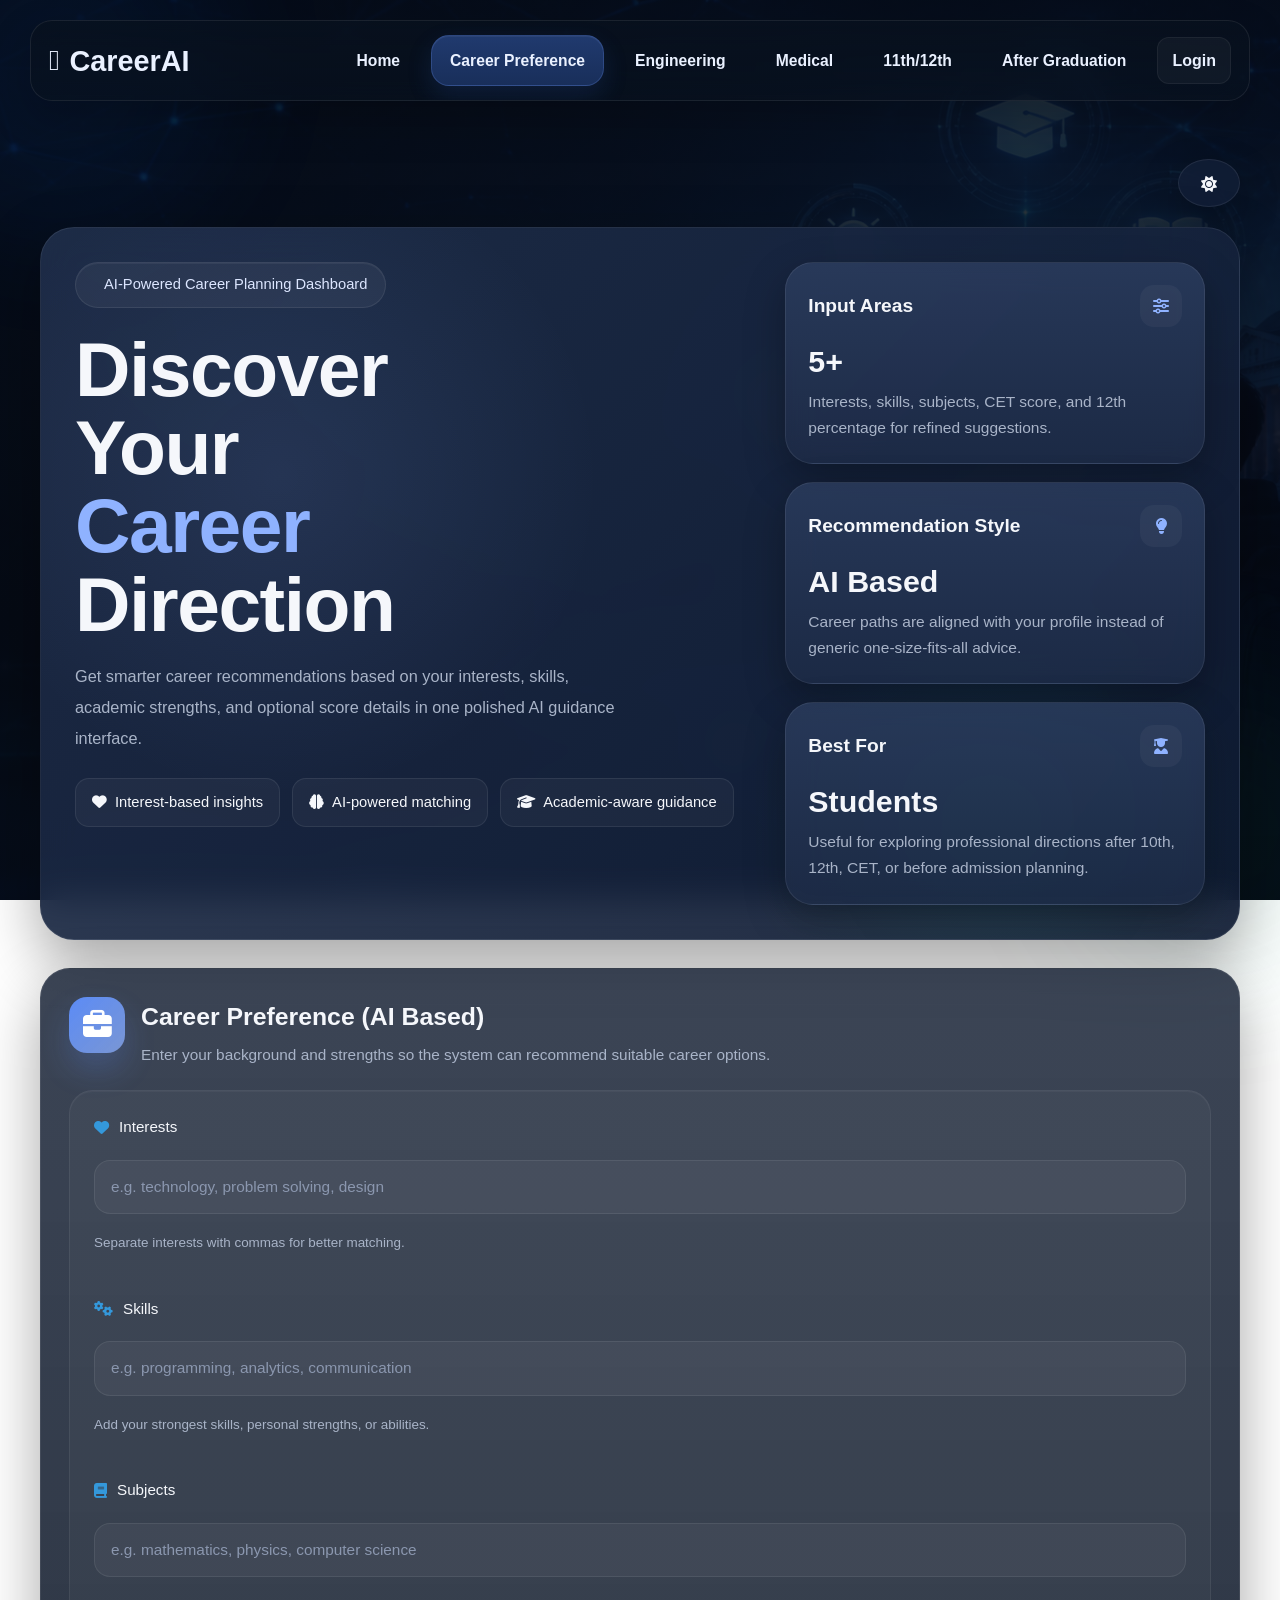
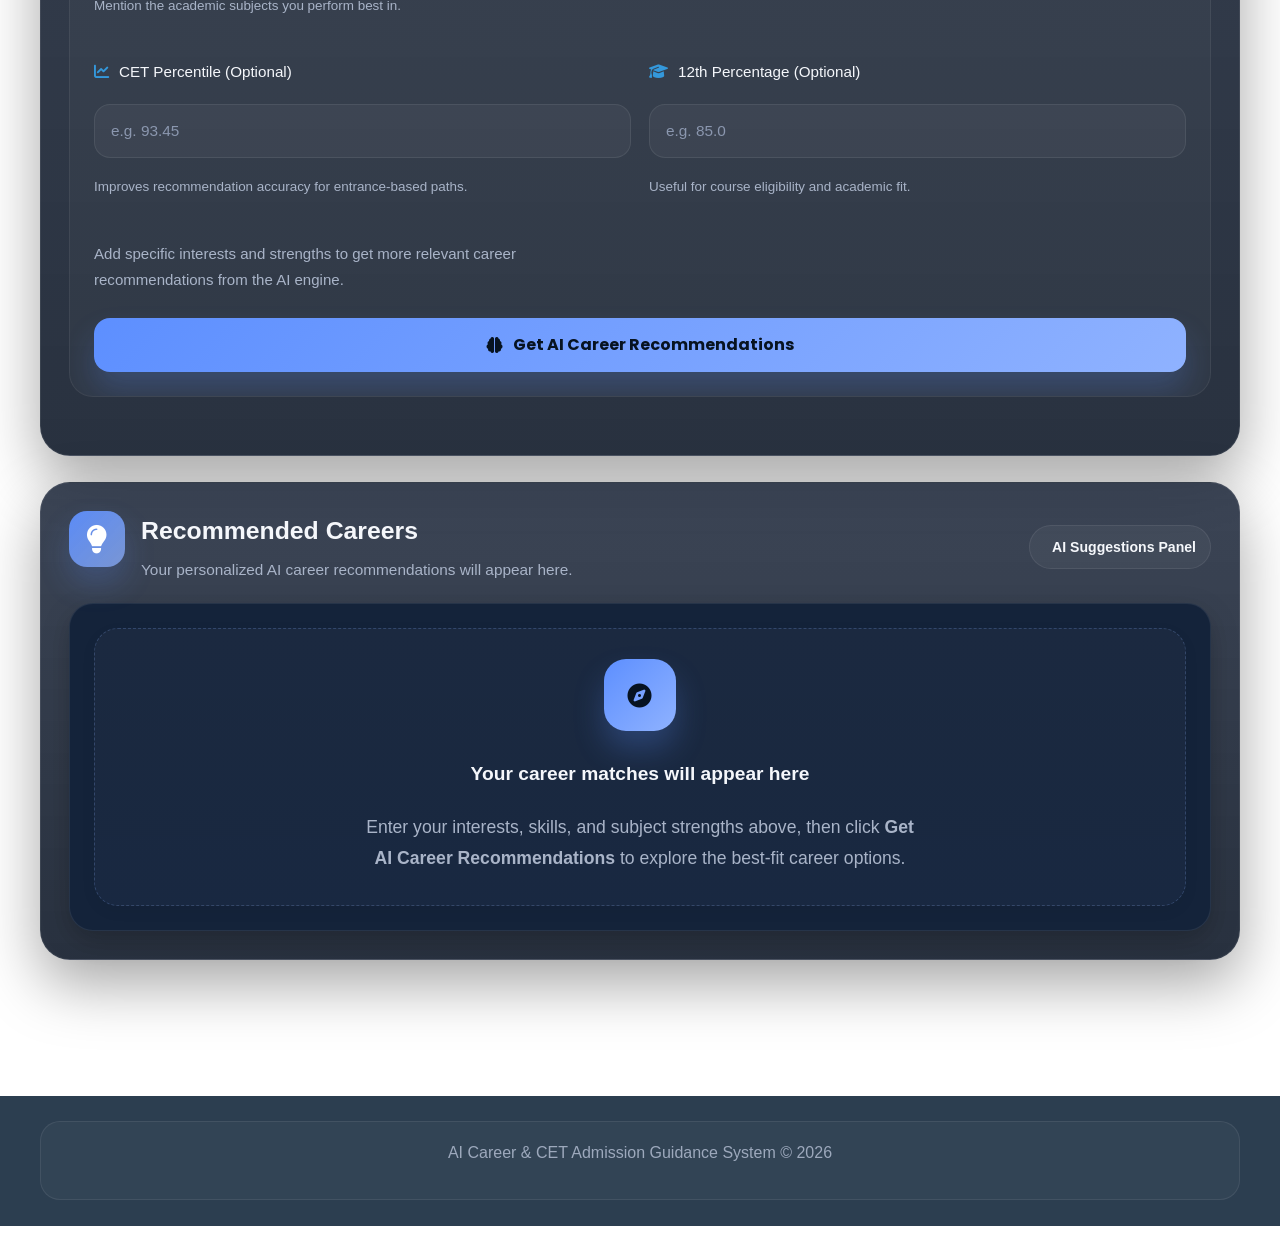
==== commit d3f4738a: "Merge remote-tracking branch 'origin/main'" ====
--- a/frontend/career_preference.html
+++ b/frontend/career_preference.html
@@ -32,6 +32,27 @@
             --radius-lg: 22px;
             --radius-md: 16px;
             --transition: all 0.35s cubic-bezier(0.22, 1, 0.36, 1);
+            --info-card-bg: linear-gradient(180deg, rgba(47, 65, 100, 0.72), rgba(31, 45, 73, 0.72));
+            --glass-bg: linear-gradient(180deg, rgba(17, 28, 48, 0.82), rgba(11, 21, 37, 0.88));
+            --hero-bg: linear-gradient(135deg, rgba(31, 46, 74, 0.92), rgba(15, 27, 51, 0.92));
+        }
+
+        html[data-theme="light"] {
+            --panel: rgba(255, 255, 255, 0.85);
+            --panel-strong: #ffffff;
+            --panel-soft: rgba(24, 35, 53, 0.05);
+            --border: rgba(24, 34, 53, 0.08);
+            --text: #182335;
+            --muted: #617089;
+            --primary: #0f6fff;
+            --primary-2: #5b8cff;
+            --success: #16a085;
+            --warning: #ffb142;
+            --shadow-lg: 0 24px 60px rgba(17, 24, 39, 0.16);
+            --shadow-md: 0 16px 40px rgba(17, 24, 39, 0.12);
+            --info-card-bg: linear-gradient(180deg, rgba(255, 255, 255, 0.95), rgba(244, 247, 251, 0.95));
+            --glass-bg: linear-gradient(180deg, rgba(255, 255, 255, 0.9), rgba(244, 247, 251, 0.9));
+            --hero-bg: linear-gradient(135deg, rgba(255, 255, 255, 0.95), rgba(234, 240, 248, 0.95));
         }
 
        body {
@@ -52,6 +73,19 @@
     background-attachment: fixed;
 
     overflow-x: hidden;
+}
+
+html[data-theme="light"] body {
+    background:
+        linear-gradient(
+            rgba(243, 247, 251, 0.82),
+            rgba(237, 243, 248, 0.88)
+        ),
+        url("assets/images/img.png");
+    background-size: cover;
+    background-position: center;
+    background-repeat: no-repeat;
+    background-attachment: fixed;
 }
 
         .container {
@@ -89,7 +123,7 @@
             grid-template-columns: 1.5fr 0.92fr;
             gap: 26px;
             padding: 34px;
-            background: linear-gradient(135deg, rgba(31, 46, 74, 0.92), rgba(15, 27, 51, 0.92));
+            background: var(--hero-bg);
             border: 1px solid var(--border);
             border-radius: 34px;
             backdrop-filter: blur(18px);
@@ -161,9 +195,9 @@
             gap: 8px;
             padding: 12px 16px;
             border-radius: 14px;
-            background: rgba(255, 255, 255, 0.05);
-            color: #dfe7f6;
-            border: 1px solid rgba(255, 255, 255, 0.07);
+            background: var(--panel-soft);
+            color: var(--text);
+            border: 1px solid var(--border);
             font-size: 0.92rem;
         }
 
@@ -175,8 +209,8 @@
         .info-card {
             padding: 22px;
             border-radius: 28px;
-            background: linear-gradient(180deg, rgba(47, 65, 100, 0.72), rgba(31, 45, 73, 0.72));
-            border: 1px solid rgba(255, 255, 255, 0.08);
+            background: var(--info-card-bg);
+            border: 1px solid var(--border);
             backdrop-filter: blur(14px);
             box-shadow: var(--shadow-md);
             transition: var(--transition);
@@ -196,7 +230,7 @@
         .info-head h3 {
             font-size: 1.2rem;
             font-weight: 600;
-            color: #eaf0ff;
+            color: var(--text);
             margin: 0;
         }
 
@@ -206,15 +240,15 @@
             display: grid;
             place-items: center;
             border-radius: 14px;
-            background: rgba(255, 255, 255, 0.08);
-            color: #f2f6ff;
+            background: var(--panel-soft);
+            color: var(--primary);
         }
 
         .info-value {
             font-size: 1.9rem;
             font-weight: 800;
             line-height: 1.1;
-            color: white;
+            color: var(--text);
             margin-bottom: 10px;
         }
 
@@ -225,7 +259,7 @@
         }
 
         .glass-section {
-            background: linear-gradient(180deg, rgba(17, 28, 48, 0.82), rgba(11, 21, 37, 0.88));
+            background: var(--glass-bg);
             border: 1px solid var(--border);
             border-radius: 30px;
             padding: 28px;
@@ -254,7 +288,7 @@
         }
 
         .section-header h2 {
-            color: white;
+            color: var(--text);
             font-size: 1.55rem;
             margin: 0 0 6px;
             font-weight: 700;
@@ -295,7 +329,7 @@
             display: flex;
             align-items: center;
             gap: 10px;
-            color: #e6edff;
+            color: var(--text);
             font-weight: 500;
             margin-bottom: 10px;
             font-size: 0.95rem;
@@ -306,9 +340,9 @@
             min-height: 54px;
             border-radius: 16px;
             padding: 14px 16px;
-            border: 1px solid rgba(255, 255, 255, 0.08);
-            background: rgba(255, 255, 255, 0.045);
-            color: white;
+            border: 1px solid var(--border);
+            background: var(--panel-soft);
+            color: var(--text);
             outline: none;
             font-size: 0.96rem;
             transition: var(--transition);
@@ -378,9 +412,9 @@
             gap: 8px;
             padding: 10px 14px;
             border-radius: 999px;
-            color: #dcebff;
-            background: rgba(255, 255, 255, 0.05);
-            border: 1px solid rgba(255, 255, 255, 0.07);
+            color: var(--text);
+            background: var(--panel-soft);
+            border: 1px solid var(--border);
             font-size: 0.88rem;
             font-weight: 600;
         }
@@ -416,7 +450,7 @@
         }
 
         .placeholder-message h3 {
-            color: white;
+            color: var(--text);
             font-size: 1.2rem;
             margin-bottom: 10px;
         }
@@ -511,7 +545,7 @@
 
 <main class="container career-ai-page">
     <div class="top-actions">
-        <button class="theme-toggle" aria-label="Dark mode">
+        <button class="theme-toggle" id="themeToggle" aria-label="Toggle theme">
             <i class="fas fa-moon"></i>
         </button>
     </div>
